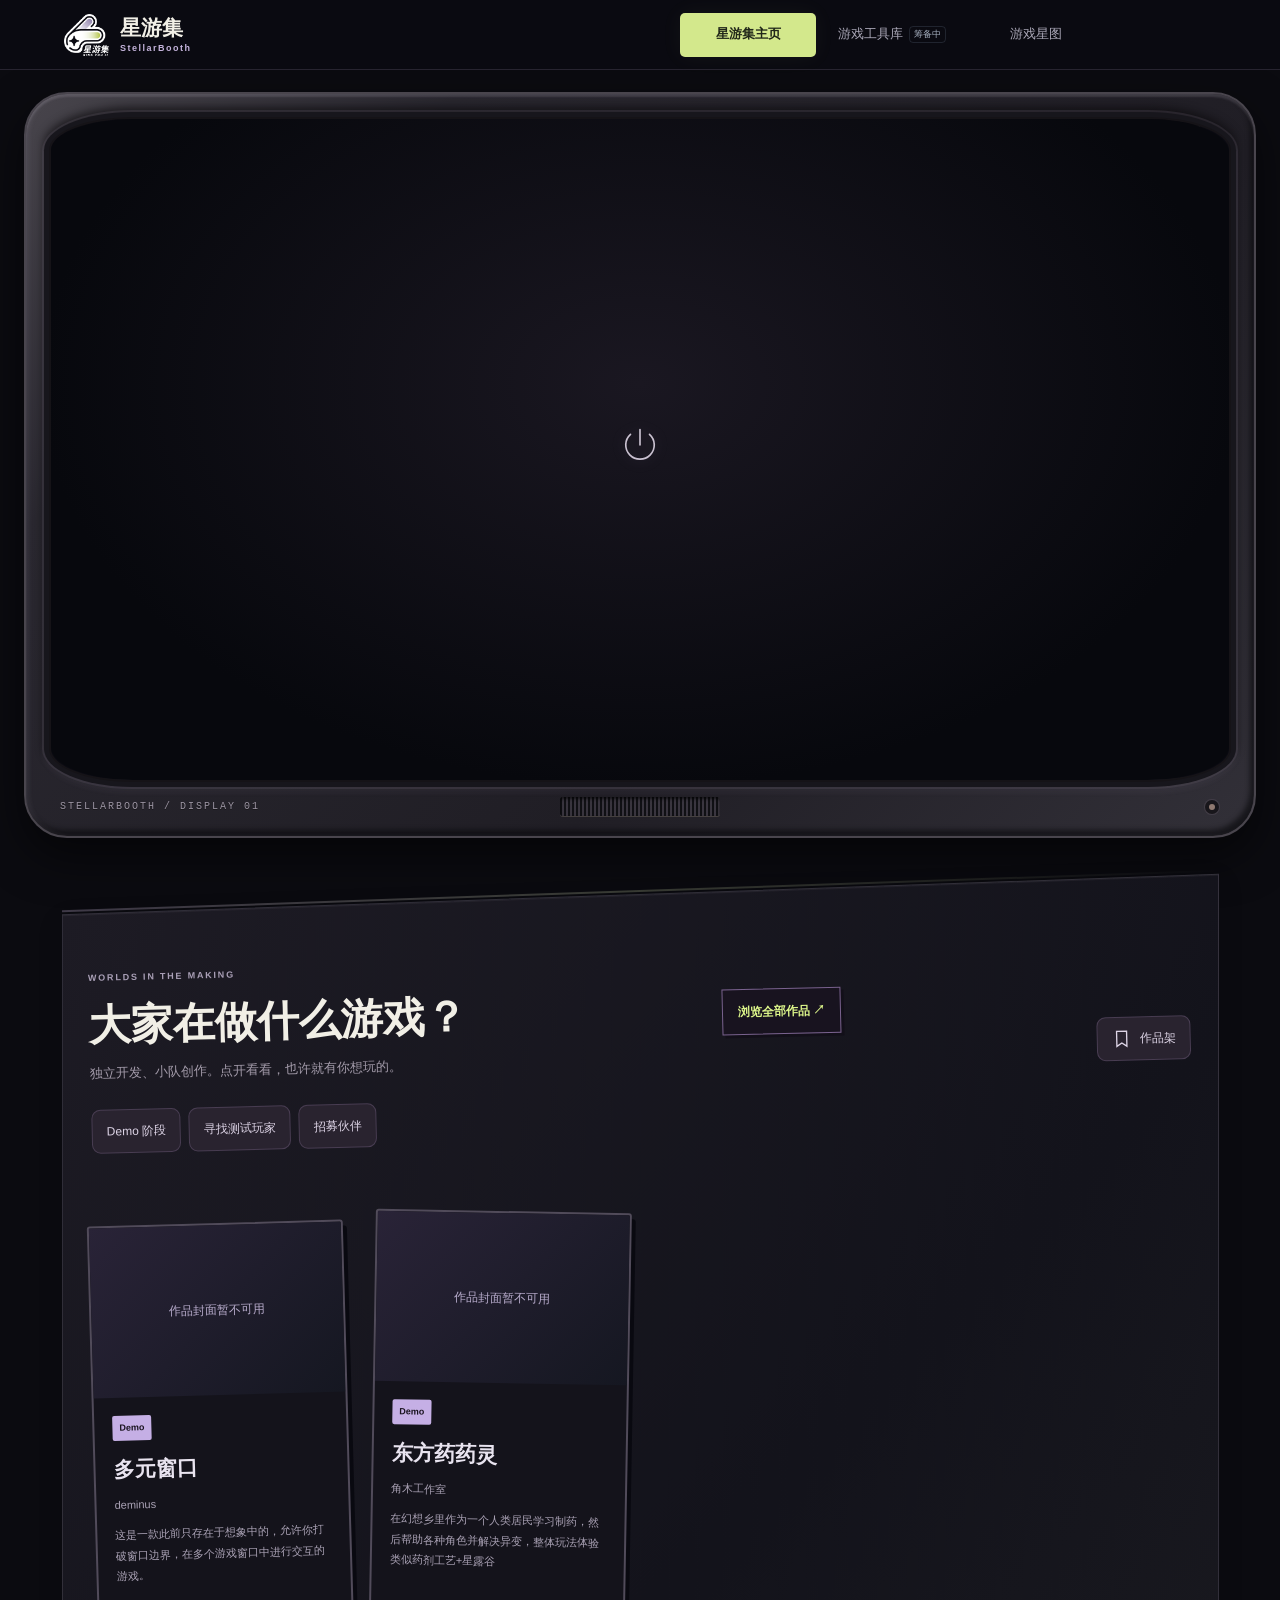
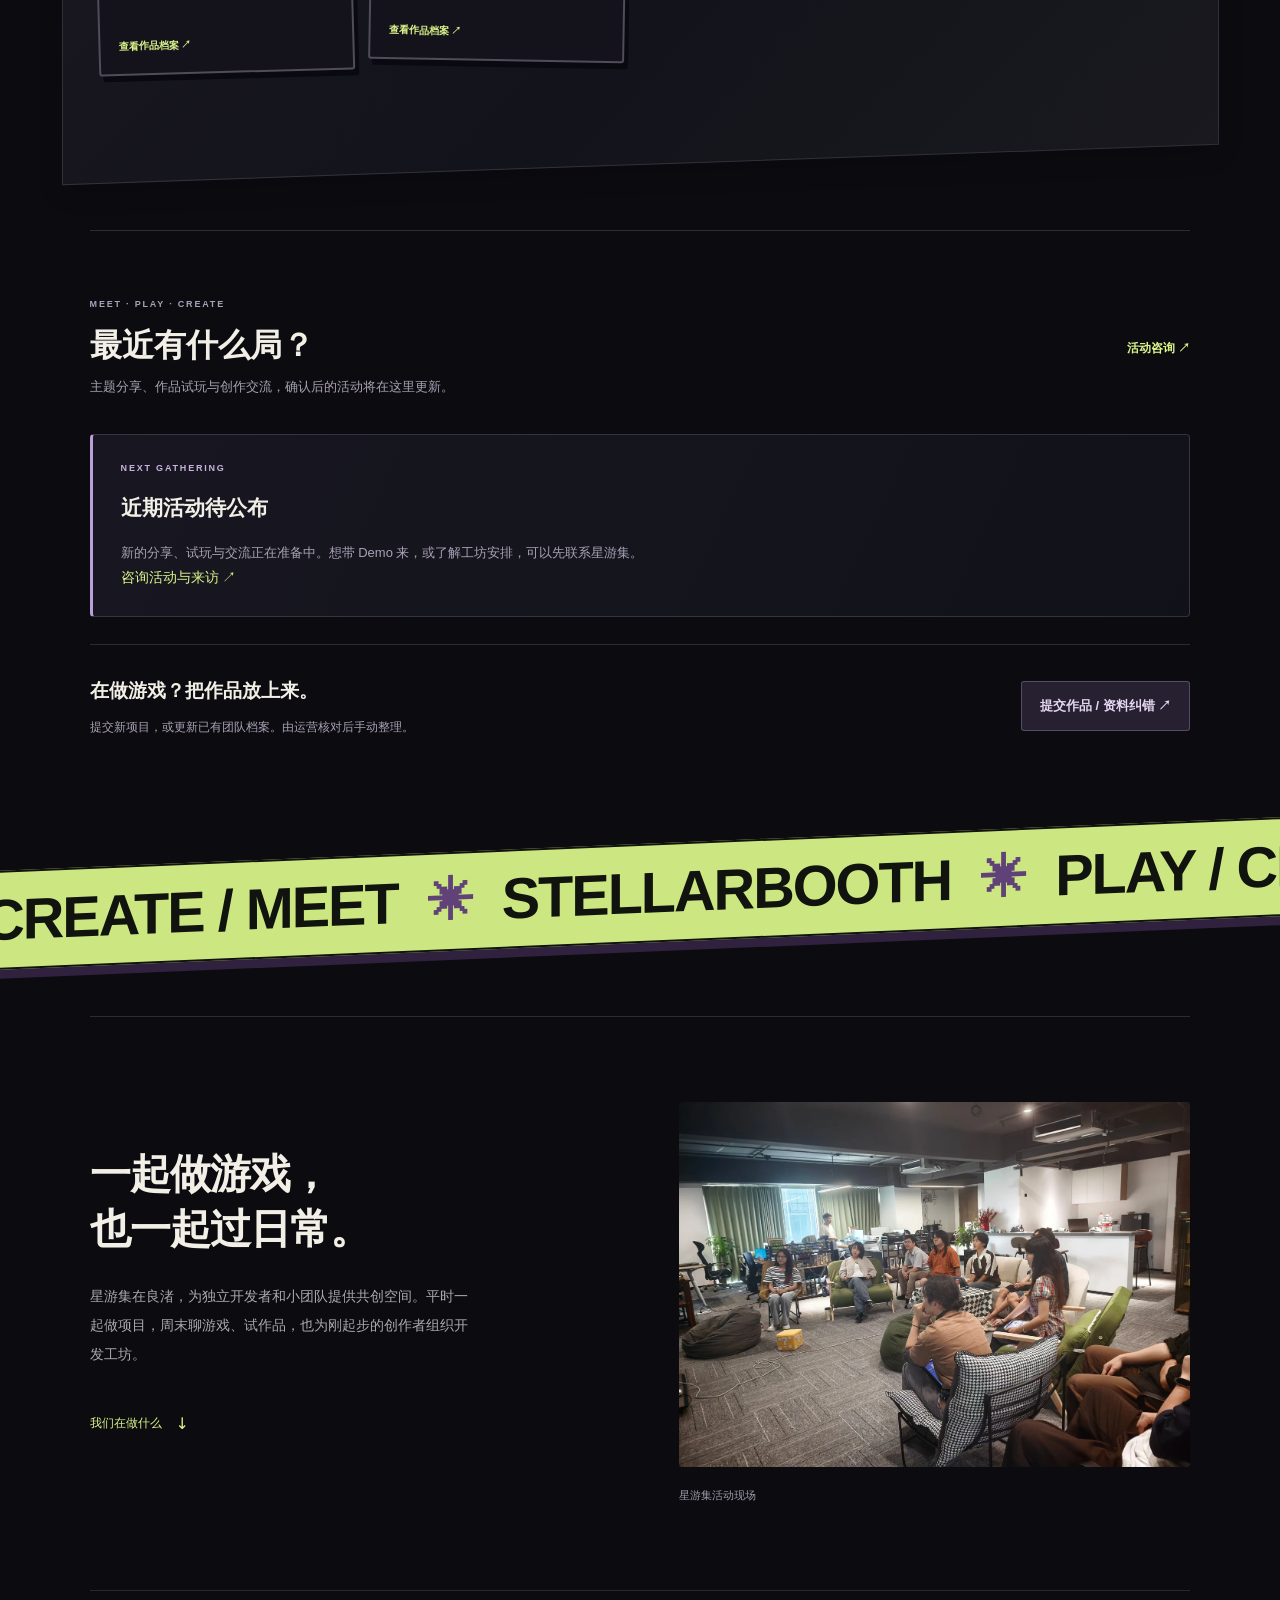
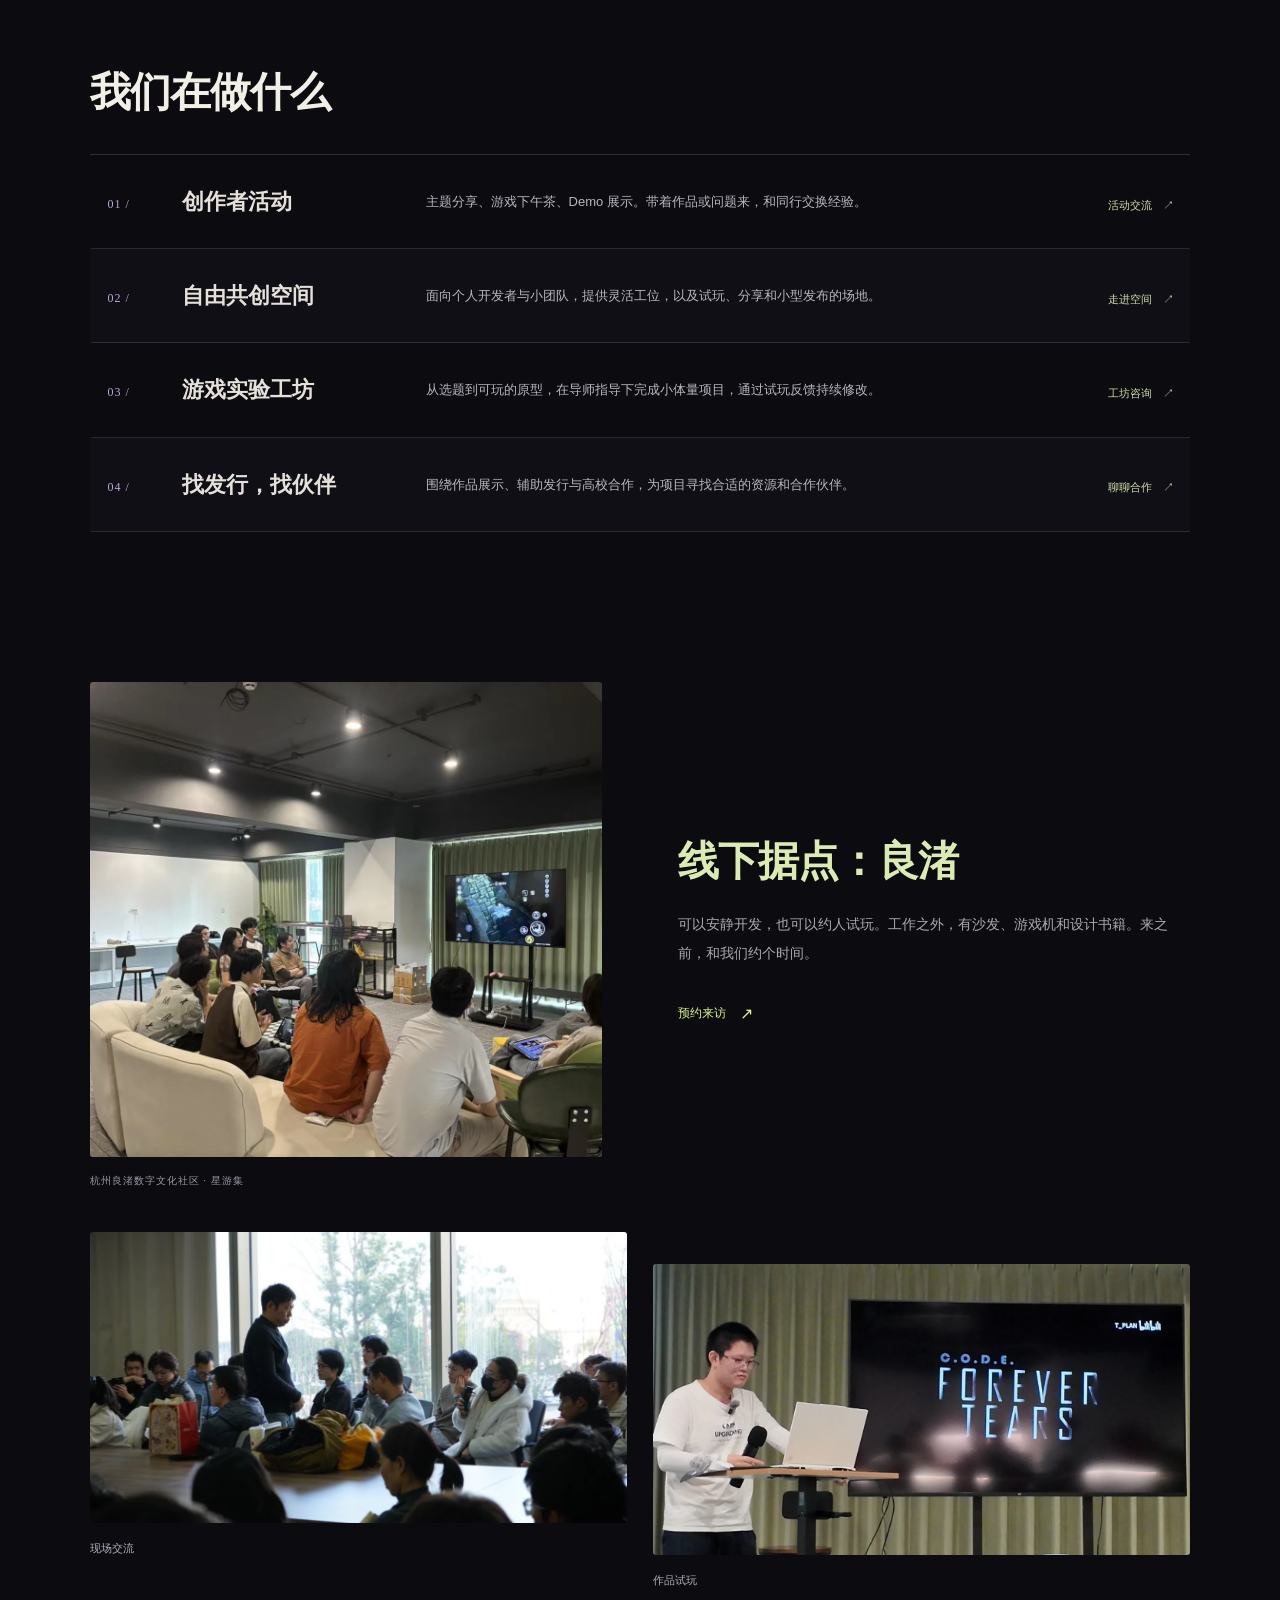
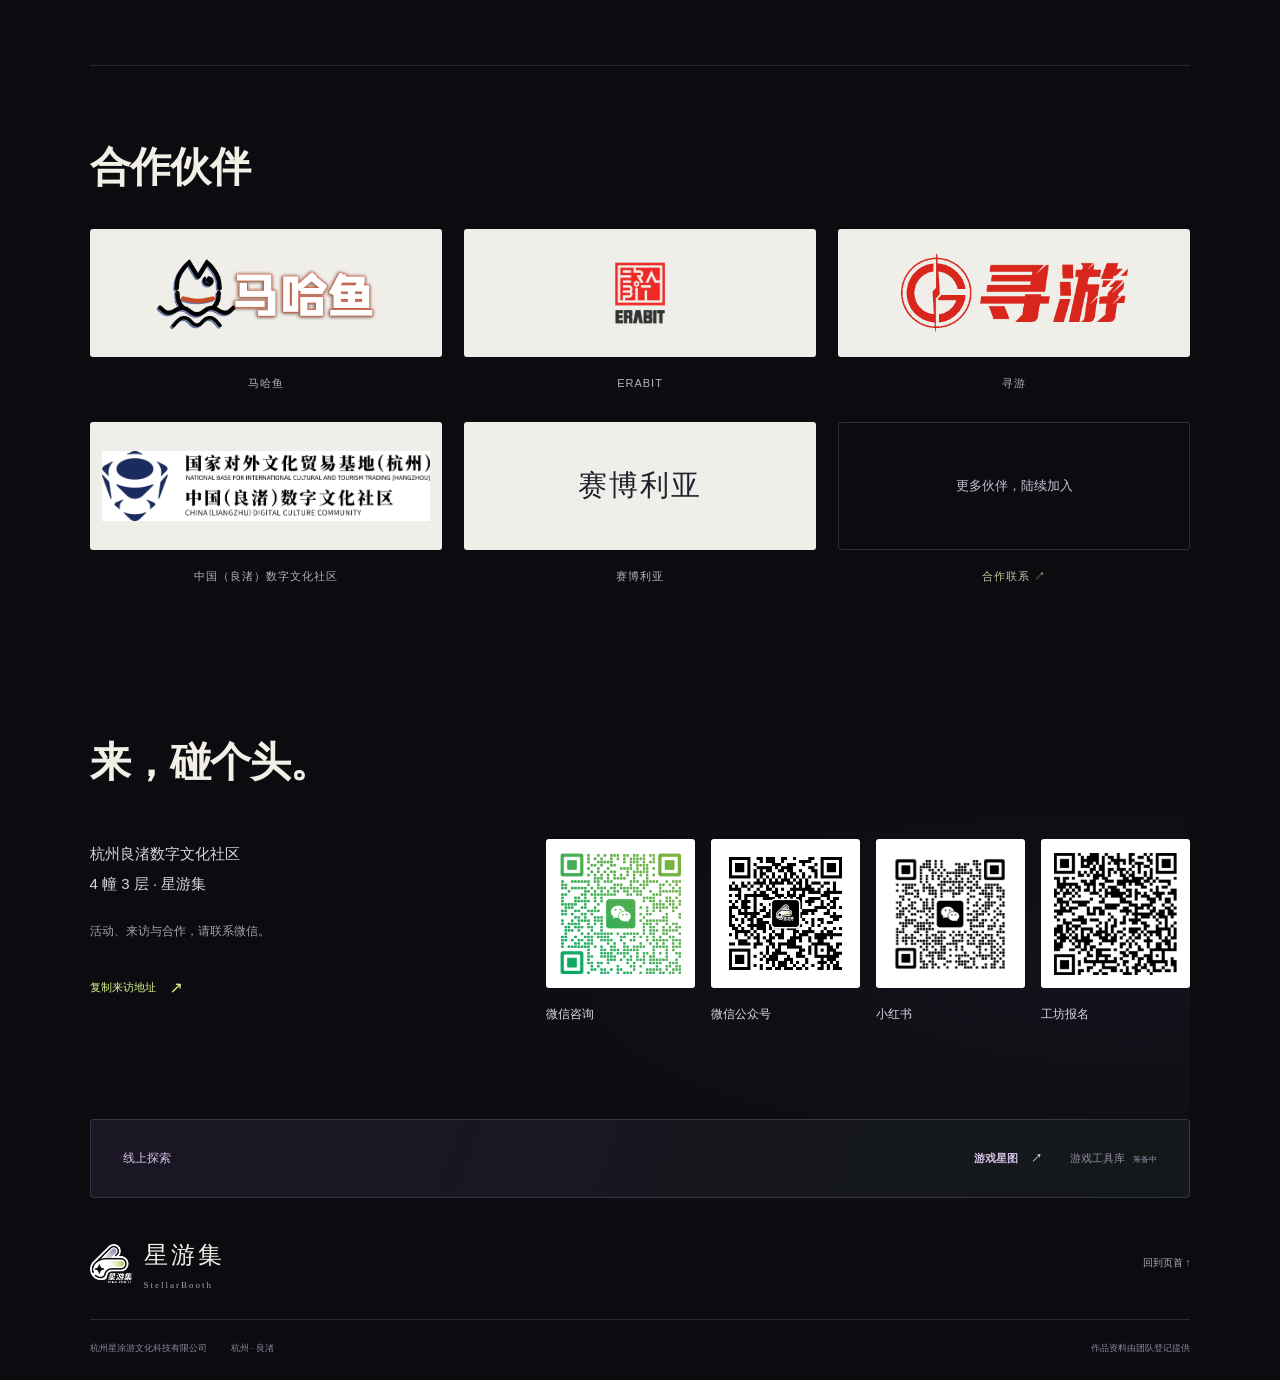
==== index.html @ 0ed73c7f "Publish sanitized StellarBooth website" ====
<!doctype html>
<html lang="zh-CN">
<head>
  <meta charset="utf-8">
  <meta name="viewport" content="width=device-width,initial-scale=1">
  
  <meta name="description" content="星游集，位于杭州良渚的游戏与内容创作者共创据点。以活动、空间、游戏实验工坊与行业连接，陪伴灵感长成作品。">
  <title>星游集 StellarBooth · 独立游戏社区</title>
  <link rel="stylesheet" href="./site-nav.css?v=2">

  <link rel="stylesheet" href="./galaxy.css?v=retro5">
  <link rel="stylesheet" href="./home-refined.css?v=1">
  <link rel="stylesheet" href="./home-editorial.css?v=2">
  <link rel="stylesheet" href="./home-galaxy.css?v=2">
  <script src="./assets/vendor/three/three.min.js" defer></script>
  <script src="./data/resources.js" defer></script>
  <script src="./data/media.js?v=20260921-8" defer></script>
  <script src="./particle-wake.js?v=2" defer></script><script src="./galaxy.js?v=power10" defer></script>
  <script src="./home-contact.js?v=2" defer></script>
<link rel="stylesheet" href="./community.css?v=1"><link rel="stylesheet" href="./site-motion.css?v=2">
<script src="./entry-route.js"></script><script src="./data/events.js?v=1" defer></script><script src="./community.js?v=3" defer></script><link rel="stylesheet" href="./home-comic.css?v=4"><link rel="stylesheet" href="./home-game-ui.css?v=2"><link rel="stylesheet" href="./works-stage.css?v=1"><script src="./works-stage.js?v=1" defer></script><link rel="stylesheet" href="./home-scroll.css?v=1"><script src="./home-scroll.js?v=1" defer></script><link rel="stylesheet" href="./home-orbit.css?v=2"><link rel="stylesheet" href="./work-preview.css?v=1"><link rel="stylesheet" href="./home-crt.css?v=5"><script src="./home-crt.js?v=3" defer></script><link rel="stylesheet" href="./home-project.css?v=1"><script src="./data/link-reviews.js?v=1" defer></script><script src="./home-project.js?v=2" defer></script><link rel="stylesheet" href="./interface-polish.css?v=1"><link rel="stylesheet" href="./collection.css?v=1"><script src="./collection-store.js?v=1" defer></script><script src="./collection-ui.js?v=1" defer></script></head>
<body data-site-page="home">
  <a class="skip-link" href="#main">跳到正文</a>
  <script src="./site-nav.js?v=6"></script>
<a class="home-masthead" href="./index.html" aria-label="星游集 StellarBooth 主页"><img src="./assets/home/stellarbooth-rabbit.png" alt="" width="604" height="560"><span>星游集 <small>StellarBooth</small></span></a>
  <main id="main">
    <div class="television-shell"><section class="galaxy-hero tv-off" data-power="off" aria-label="StellarBooth 项目银河"><div class="screen-content" inert>
      <canvas id="projectGalaxy" aria-hidden="true"></canvas>
      <div class="galaxy-brand">
        <div class="title-overline">INDEPENDENT GAMES · HANGZHOU</div><h1 class="game-title" aria-label="星游集"><span aria-hidden="true">星</span><span aria-hidden="true">游</span><span aria-hidden="true">集</span></h1><div class="game-title-en">StellarBooth</div>
        <p class="galaxy-intro">独立游戏 · 开发者 · 玩家</p>
        <div class="galaxy-actions"><a class="quiet-link" href="#works">逛逛作品 <span aria-hidden="true">↗</span></a><a class="galaxy-about" href="#events">看看活动 <span aria-hidden="true">↓</span></a></div>
      </div>
      <div class="galaxy-stars" role="group" aria-label="选择一个登记项目"></div>
      <aside id="galaxyCard" class="galaxy-card" aria-label="所选项目" hidden><button type="button" class="close-star" aria-label="关闭项目预览">×</button><h2></h2><div class="star-team"></div><img hidden alt=""><p class="star-stage"></p><p class="star-description"></p><a href="./map.html">查看完整项目档案 ↗</a></aside>
      <div class="galaxy-bottom"><div class="galaxy-caption"><strong id="galaxyCount">项目银河</strong><span id="galaxyHint">点击星星，查看作品</span></div><div class="galaxy-controls"><select id="galaxyPicker" aria-label="按名称选择项目"><option value="">探索一个项目</option></select><button id="galaxyMotion" class="screen-tool" type="button" aria-label="暂停漫游" aria-pressed="true" title="暂停漫游"><svg viewBox="0 0 24 24" aria-hidden="true"><g class="icon-pause"><path d="M8 5v14M16 5v14"/></g><path class="icon-play" d="m8 5 11 7-11 7Z"/></svg><span class="motion-label">暂停漫游</span></button><button id="crtToggle" class="screen-tool" type="button" aria-pressed="true" aria-label="CRT 滤镜" title="关闭 CRT 滤镜"><svg viewBox="0 0 24 24" aria-hidden="true"><rect x="3" y="4" width="18" height="14" rx="3"/><path d="M8 21h8M8 8h8M8 11h8M8 14h5"/></svg><span>CRT</span></button><a href="#about">向下逛 ↓</a></div></div>
      </div><div class="crt-glass" aria-hidden="true"></div><div class="tv-power-flash" aria-hidden="true"></div><div class="tv-power-gate"><button id="tvPower" type="button" aria-label="打开电视" title="打开电视"><svg viewBox="0 0 32 32" aria-hidden="true"><path d="M16 3v13M8 7a12 12 0 1 0 16 0"/></svg></button></div><noscript><p>请启用 JavaScript 开启项目银河，或向下浏览作品。</p></noscript>
    </section>
    <span class="tv-speaker" aria-hidden="true"></span></div>
    <section class="shell community-section" id="works"><div class="community-heading"><div><span class="community-kicker">WORLDS IN THE MAKING</span><h2>大家在做什么游戏？</h2><p>独立开发、小队创作。点开看看，也许就有你想玩的。</p></div><a href="map.html?view=gallery">浏览全部作品 ↗</a></div><div id="featuredWorks" class="community-grid"></div></section>
    <section class="shell community-section" id="events"><div class="community-heading"><div><span class="community-kicker">MEET · PLAY · CREATE</span><h2>最近有什么局？</h2><p>主题分享、作品试玩与创作交流，确认后的活动将在这里更新。</p></div><a href="#contact">活动咨询 ↗</a></div><div id="eventList" class="event-list"></div><section id="pastEventsSection" hidden><h3>往期活动</h3><div id="pastEvents" class="event-list"></div></section><div class="participate-strip" id="participation"><div><h3>在做游戏？把作品放上来。</h3><p>提交新项目，或更新已有团队档案。由运营核对后手动整理。</p></div><div class="community-actions"><a class="community-button" href="intake.html">提交作品 / 资料纠错 ↗</a></div></div></section>

    <div class="scroll-ribbon" aria-hidden="true"><div class="scroll-ribbon-track">PLAY / CREATE / MEET <span>✳</span> STELLARBOOTH <span>✳</span> PLAY / CREATE / MEET <span>✳</span> STELLARBOOTH <span>✳</span></div></div>
    <header class="brand-hero shell" id="about">
      <div class="hero-copy">

        <h2 class="hero-title">一起做游戏，<br>也一起过日常。</h2>
        <p class="hero-description">星游集在良渚，为独立开发者和小团队提供共创空间。平时一起做项目，周末聊游戏、试作品，也为刚起步的创作者组织开发工坊。</p>
        <a class="quiet-link" href="#services">我们在做什么 <span aria-hidden="true">↓</span></a>
      </div>
      <figure class="hero-scene">
        <img src="./assets/home/community.webp" alt="星游集活动现场，创作者围坐交流" width="1400" height="933" fetchpriority="high">
        <figcaption>星游集活动现场</figcaption>
      </figure>
    </header>
    <section class="services-section" id="services" aria-labelledby="services-title"><div class="shell section">
      <div class="section-heading"><h2 id="services-title">我们在做什么</h2></div>
      <div class="service-list">
        <article class="service-row"><span class="service-number">01 /</span><div class="service-title"><h3>创作者活动</h3></div><div class="service-copy"><p>主题分享、游戏下午茶、Demo 展示。带着作品或问题来，和同行交换经验。</p></div><a href="#events" aria-label="查看近期活动">活动交流 <span aria-hidden="true">↗</span></a></article>
        <article class="service-row"><span class="service-number">02 /</span><div class="service-title"><h3>自由共创空间</h3></div><div class="service-copy"><p>面向个人开发者与小团队，提供灵活工位，以及试玩、分享和小型发布的场地。</p></div><a href="#space" aria-label="了解自由共创空间">走进空间 <span aria-hidden="true">↗</span></a></article>
        <article class="service-row"><span class="service-number">03 /</span><div class="service-title"><h3>游戏实验工坊</h3></div><div class="service-copy"><p>从选题到可玩的原型，在导师指导下完成小体量项目，通过试玩反馈持续修改。</p></div><a href="#contact" aria-label="咨询游戏实验工坊">工坊咨询 <span aria-hidden="true">↗</span></a></article>
        <article class="service-row"><span class="service-number">04 /</span><div class="service-title"><h3>找发行，找伙伴</h3></div><div class="service-copy"><p>围绕作品展示、辅助发行与高校合作，为项目寻找合适的资源和合作伙伴。</p></div><a href="#contact" aria-label="洽谈项目与行业合作">聊聊合作 <span aria-hidden="true">↗</span></a></article>
      </div>
    </div></section>

    <section class="space-section shell section" id="space" aria-labelledby="space-title">
      <div class="space-layout"><figure class="space-photo"><img src="./assets/home/space.webp" alt="星游集共创空间的沙发与交流区" width="900" height="600" loading="lazy"><figcaption>杭州良渚数字文化社区 · 星游集</figcaption></figure><div class="space-copy"><h2 id="space-title">线下据点：良渚</h2><p>可以安静开发，也可以约人试玩。工作之外，有沙发、游戏机和设计书籍。来之前，和我们约个时间。</p><a class="quiet-link" href="#contact">预约来访 <span aria-hidden="true">↗</span></a></div></div>
      <div class="moments"><figure><img src="./assets/home/conversation.webp" alt="创作者在星游集现场分享制作经验" width="900" height="600" loading="lazy"><figcaption>现场交流</figcaption></figure><figure><img src="./assets/home/demo.webp" alt="开发者展示游戏作品，与现场伙伴交流" width="900" height="600" loading="lazy"><figcaption>作品试玩</figcaption></figure></div>
    </section>
    <section class="partners-section" id="partners" aria-labelledby="partners-title"><div class="shell section">
      <div class="section-heading"><h2 id="partners-title">合作伙伴</h2></div>
      <div class="partner-grid">
        <figure class="partner"><div class="partner-mark"><img src="./assets/home/partner-mahayu.png" alt="马哈鱼" width="356" height="126" loading="lazy"></div><figcaption>马哈鱼</figcaption></figure>
        <figure class="partner"><div class="partner-mark"><img src="./assets/home/partner-erabit.png" alt="ERABIT" width="800" height="800" loading="lazy"></div><figcaption>ERABIT</figcaption></figure>
        <figure class="partner"><div class="partner-mark"><img src="./assets/home/partner-xunyou.png" alt="寻游" width="1366" height="470" loading="lazy"></div><figcaption>寻游</figcaption></figure>
        <figure class="partner partner-community"><div class="partner-mark"><img src="./assets/home/partner-liangzhu.jpg" alt="国家对外文化贸易基地（杭州）、中国（良渚）数字文化社区" width="6044" height="1280" loading="lazy"></div><figcaption>中国（良渚）数字文化社区</figcaption></figure>
        <figure class="partner"><div class="partner-mark partner-name"><span>赛博利亚</span></div><figcaption>赛博利亚</figcaption></figure>
        <a class="partner partner-open" href="#contact"><div class="partner-mark"><span>更多伙伴，陆续加入</span></div><span class="partner-open-caption">合作联系 ↗</span></a>
      </div>
    </div></section>
    <section class="contact-section shell section" id="contact" aria-labelledby="contact-title">
      <div class="section-heading"><h2 id="contact-title">来，碰个头。</h2></div>
      <div class="contact-layout"><div class="visit-details"><address>杭州良渚数字文化社区<br><strong>4 幢 3 层 · 星游集</strong></address><p>活动、来访与合作，请联系微信。</p><button class="quiet-link copy-address" type="button">复制来访地址 <span aria-hidden="true">↗</span></button><span class="copy-status" role="status" aria-live="polite"></span></div>
      <div class="contact-channels">
        <a class="contact-channel" href="./assets/home/contact-wechat.png" target="_blank" rel="noopener"><img src="./assets/home/contact-wechat.png" alt="微信咨询二维码，点击查看大图" width="424" height="424" loading="lazy"><h3>微信咨询</h3></a>
        <a class="contact-channel" href="./assets/home/contact-official.jpg" target="_blank" rel="noopener"><img src="./assets/home/contact-official.jpg" alt="星游集公众号二维码，点击查看大图" width="258" height="258" loading="lazy"><h3>微信公众号</h3></a>
        <a class="contact-channel" href="./assets/home/contact-xiaohongshu.png" target="_blank" rel="noopener"><img src="./assets/home/contact-xiaohongshu.png" alt="宣讲稿提供的小红书渠道二维码，点击查看大图" width="302" height="302" loading="lazy"><h3>小红书</h3></a>
        <a class="contact-channel" href="./assets/home/contact-workshop.png" target="_blank" rel="noopener"><img src="./assets/home/contact-workshop.png" alt="游戏实验工坊报名二维码，点击查看大图" width="400" height="400" loading="lazy"><h3>工坊报名</h3></a>
      </div></div>
    </section>
    <aside class="digital-corner shell" aria-label="线上探索"><p>线上探索</p><div><a href="./map.html">游戏星图 <span aria-hidden="true">↗</span></a><span class="coming-soon">游戏工具库 <small>筹备中</small></span></div></aside>
  </main>
  <footer class="site-footer shell"><div class="footer-main"><a class="footer-brand" href="./index.html"><img src="./assets/home/stellarbooth-rabbit.png" alt="" width="604" height="560"><span>星游集<small>StellarBooth</small></span></a><a href="#main" class="back-top">回到页首 ↑</a></div><div class="footer-bottom"><span>杭州星涂游文化科技有限公司</span><span>杭州 · 良渚</span><small>作品资料由团队登记提供</small></div></footer>
</body>
</html>
---- site-nav.css ----
.global-site-nav{display:flex;align-items:center;justify-content:center;gap:8px;min-height:58px;padding:8px 16px;box-sizing:border-box;background:#0d1728;border-bottom:1px solid #89bcc52b;font-family:system-ui,"Microsoft YaHei",sans-serif}.global-site-nav a,.global-site-nav>span{display:flex;align-items:center;gap:7px;padding:10px 17px;border-radius:11px;white-space:nowrap;text-decoration:none;font-size:13px;color:#abc1d0;border:1px solid transparent}.global-site-nav a:hover{color:#e6fff7;background:#243b4e}.global-site-nav a[aria-current=page]{color:#152f36;background:#a7e0d2;font-weight:650}.global-site-nav a:focus-visible{outline:2px solid #f5d89b;outline-offset:2px}.global-site-nav>span{color:#8393a7}.global-site-nav small{font-size:9px;color:#a8b2c2;border:1px solid #7b8da533;border-radius:4px;padding:2px 4px}body[data-site-page=aquarium]>.global-site-nav{position:fixed;top:0;left:0;right:0;z-index:10;background:#0d1728e8}body[data-site-page=aquarium]>.topbar{top:62px}body[data-site-page=aquarium] .world-intro{top:137px}body[data-site-page=aquarium] .topbar nav{display:none}@media(max-width:640px){.global-site-nav{gap:3px;padding:6px;min-height:59px;justify-content:space-around}.global-site-nav a,.global-site-nav>span{flex-direction:column;justify-content:center;gap:3px;padding:6px 7px;font-size:11px;min-height:42px;box-sizing:border-box}.global-site-nav small{font-size:8px;padding:0 3px}body[data-site-page=aquarium]>.topbar{top:66px}body[data-site-page=aquarium] .world-intro{top:137px}}
---- galaxy.css ----
.galaxy-hero{position:relative;height:calc(100svh - 70px);min-height:650px;max-height:1100px;overflow:hidden;background:#08090f;isolation:isolate}.galaxy-hero:before{content:"";position:absolute;inset:0;z-index:-1;background:radial-gradient(ellipse at 50% 63%,#8b6ab522,transparent 55%)}#projectGalaxy{position:absolute;inset:0;width:100%;height:100%;z-index:0;touch-action:pan-y}.galaxy-brand{position:absolute;top:42px;left:0;right:0;text-align:center;pointer-events:none;z-index:2}.galaxy-logo{width:42px;height:42px;color:#d3e88c;margin:auto auto 14px}.galaxy-brand h1{font-size:clamp(35px,4.2vw,62px);line-height:1.25;letter-spacing:.16em;margin:0 0 8px;font-family:Georgia,"Songti SC","SimSun",serif;font-weight:400}.galaxy-brand .english{display:block;font-size:13px;letter-spacing:.42em;color:#c8b4e5;margin-left:.42em}.galaxy-brand p{font-size:11px;color:#a9a0b4;letter-spacing:.18em;margin:19px 0}.galaxy-stars{position:absolute;inset:0;pointer-events:none;z-index:3}.project-star{position:absolute;left:0;top:0;width:40px;height:40px;margin:-20px;border:0;background:none;border-radius:50%;cursor:pointer;pointer-events:auto;color:#d6c3ed;padding:0;will-change:transform}.project-star:before{content:"";position:absolute;inset:16px;border-radius:50%;background:#e9defb;box-shadow:0 0 7px #fff9,0 0 19px #c6a3f2,0 0 35px #b09ed955;transition:transform .25s,box-shadow .25s}.project-star:nth-child(3n):before{background:#e7f1c6;box-shadow:0 0 7px #f5ffd8,0 0 22px #d3e88c88}.project-star:after{content:"";position:absolute;inset:8px;border:1px solid #d3e88c00;border-radius:50%;transition:border-color .25s,transform .25s}.project-star:hover:after,.project-star:focus-visible:after,.project-star[aria-pressed=true]:after{border-color:#d3e88caa;transform:scale(1.12)}.project-star:hover:before,.project-star[aria-pressed=true]:before{transform:scale(1.4)}.project-star span{position:absolute;top:35px;left:50%;transform:translateX(-50%);white-space:nowrap;max-width:180px;overflow:hidden;text-overflow:ellipsis;font-size:10px;letter-spacing:.04em;background:#0b0b14c9;border-radius:3px;padding:3px 7px;color:#e7ddf4;opacity:0;transition:opacity .2s;pointer-events:none}.project-star:nth-child(5n+1) span,.project-star:hover span,.project-star:focus-visible span,.project-star[aria-pressed=true] span{opacity:1}.project-star:focus-visible{outline:1px solid #d3e88c;outline-offset:0}.galaxy-bottom{position:absolute;bottom:28px;left:40px;right:40px;z-index:4;display:flex;justify-content:space-between;align-items:flex-end;gap:20px;pointer-events:none}.galaxy-bottom>*{pointer-events:auto}.galaxy-caption{font-size:10px;line-height:1.9;color:#a79aad;letter-spacing:.08em}.galaxy-caption strong{display:block;color:#d3e88c;font-weight:400;font-size:12px;letter-spacing:.13em}.galaxy-controls{display:flex;gap:10px;align-items:center;flex-wrap:wrap;justify-content:flex-end}.galaxy-controls select,.galaxy-controls button{background:#14131ddd;border:1px solid #c6b1e83b;color:#d6cbe1;border-radius:4px;font:inherit;font-size:11px;padding:10px 12px;max-width:190px}.galaxy-controls a{color:#d3e88c;font-size:11px;text-underline-offset:5px;padding:10px}.galaxy-card{position:absolute;right:35px;bottom:105px;width:310px;max-height:55%;overflow:auto;background:#11121af2;border:1px solid #b9a0d760;border-radius:6px;padding:22px;z-index:6;box-shadow:0 20px 65px #0008;animation:galaxy-card-in .25s ease}.galaxy-card[hidden]{display:none}.galaxy-card .close-star{float:right;background:none;color:#bfb4cc;border:0;font-size:22px;cursor:pointer;padding:0 4px}.galaxy-card .eyebrow{font-size:9px;margin:0 25px 14px 0}.galaxy-card h2{font-family:inherit;font-size:21px;line-height:1.5;letter-spacing:0;margin:0 0 8px}.galaxy-card p{font-size:12px;color:#b6adbf;line-height:1.85;margin:12px 0}.galaxy-card .star-team{color:#d3e88c;font-size:11px}.galaxy-card img{width:100%;height:auto;aspect-ratio:460/215;object-fit:cover;border-radius:3px;margin:15px 0}.galaxy-card a{font-size:12px;color:#d3e88c;text-underline-offset:4px}.galaxy-fallback #projectGalaxy{display:none}.galaxy-fallback .galaxy-stars{top:260px;bottom:110px;height:auto;display:grid;grid-template-columns:repeat(8,1fr);align-items:center;padding:20px 6%}.galaxy-fallback .project-star{position:relative;transform:none!important;margin:auto}.galaxy-fallback .project-star span{max-width:115px}.galaxy-hero+.hero{min-height:650px;border-top:1px solid #c6b1e81e}.galaxy-hero+.hero h1{font-size:clamp(48px,5vw,66px)}@keyframes galaxy-card-in{from{opacity:0;translate:0 8px}to{opacity:1;translate:0 0}}
@media(max-width:640px){.galaxy-hero{height:calc(100svh - 59px);min-height:620px}.galaxy-brand{top:35px}.galaxy-brand h1{font-size:39px}.galaxy-brand .english{font-size:11px}.galaxy-brand p{font-size:9px}.galaxy-logo{width:32px;height:32px}.galaxy-bottom{left:20px;right:20px;bottom:20px;flex-direction:column;align-items:stretch;gap:12px}.galaxy-caption{font-size:9px}.galaxy-caption strong{font-size:10px}.galaxy-controls{justify-content:space-between;gap:5px}.galaxy-controls select{max-width:150px;font-size:10px}.galaxy-controls button{font-size:10px}.galaxy-controls a{padding:7px 0;font-size:10px}.project-star span{font-size:9px;max-width:100px}.project-star:nth-child(5n+1) span{opacity:0}.project-star[aria-pressed=true] span,.project-star:focus-visible span{opacity:1}.galaxy-card{left:18px;right:18px;bottom:135px;width:auto;max-height:48%;padding:18px}.galaxy-fallback .galaxy-stars{grid-template-columns:repeat(6,1fr);top:235px;bottom:160px;padding:0 10px}}
@media(prefers-reduced-motion:reduce){.galaxy-card{animation:none}.project-star,.project-star:before,.project-star:after{transition:none}}

.intro-title{font-size:clamp(48px,5vw,66px);line-height:1.23;margin-bottom:26px}.intro-title span{color:#d4c0ec}.intro-title i{font-style:normal;font-size:28px;color:#d3e88c;vertical-align:top;margin-left:12px}

/* A restrained, vintage astronomical plate. */
.galaxy-hero{background:#0c0c10}.galaxy-hero:before{background:radial-gradient(ellipse at 54% 66%,#ab8d9e13,transparent 57%),radial-gradient(ellipse at 10% 20%,#bca36d06,transparent 50%)}
.galaxy-hero:after{content:"";position:absolute;inset:0;pointer-events:none;z-index:1;box-shadow:inset 0 0 130px 20px #07070ab3;background:repeating-linear-gradient(0deg,transparent 0 3px,#cab89902 3px 4px)}
.galaxy-brand{top:30px}.galaxy-logo{width:82px;height:76px;object-fit:contain;margin:0 auto 15px;filter:drop-shadow(0 0 15px #c6b1e80d)}.galaxy-brand h1{font-size:clamp(36px,4.1vw,58px);color:#eee7d9;letter-spacing:.18em}.galaxy-brand .english{font-family:Georgia,serif;font-size:16px;color:#b9a7c8;letter-spacing:.3em}.galaxy-brand p{color:#aaa093;font-size:10px;letter-spacing:.17em;margin-top:16px}
.celestial-chart{position:absolute;inset:22px 28px 90px;z-index:1;pointer-events:none;border:1px solid #bfa98322;border-radius:2px;color:#b2a28a;font-family:Georgia,serif;font-size:8px;letter-spacing:2px}
.celestial-chart:before{content:"";position:absolute;left:9%;right:9%;top:31%;bottom:4%;border:1px solid #c5b49016;border-radius:50%;transform:rotate(-14deg)}
.celestial-chart:after{content:"";position:absolute;left:14%;right:14%;top:25%;bottom:0;border:1px dashed #c5b49013;border-radius:50%;transform:rotate(16deg)}
.chart-north{position:absolute;top:16px;left:18px;font-size:8px;color:#aa9e897d}.chart-side{position:absolute;right:12px;top:43%;writing-mode:vertical-rl;font-size:7px;color:#aa9e8959}.chart-index{position:absolute;bottom:14px;left:18px;font-size:7px;color:#aa9e897d}
.project-star:before{inset:18px;background:#e7dfd4;box-shadow:0 0 4px #fff8,0 0 12px #ccb4df88,0 0 22px #b49aa72b}.project-star:nth-child(3n):before{background:#e4dfba;box-shadow:0 0 5px #ded7b799,0 0 14px #d3cf913d}.project-star:nth-child(4n):before{inset:17px;border-radius:0;clip-path:polygon(50% 0,60% 38%,100% 50%,60% 60%,50% 100%,40% 60%,0 50%,40% 38%);background:#e5d9f1}.project-star span{background:transparent;color:#bfb2c4;font-family:Georgia,"Songti SC",serif;font-size:10px;letter-spacing:.06em;text-shadow:0 1px 5px #000}.project-star:nth-child(5n+1) span{opacity:0}.project-star:nth-child(8n+1) span,.project-star:hover span,.project-star:focus-visible span,.project-star[aria-pressed=true] span{opacity:1}.project-star:after{inset:7px;border-style:dotted}.galaxy-caption{color:#8f877d}.galaxy-caption strong{color:#c8cc9e}.galaxy-controls select,.galaxy-controls button{background:#151319;border-color:#ac987c38;color:#c6b9cc}.galaxy-controls a{color:#c9cfab}.galaxy-card{background:#15131af5;border-color:#b39f804d}.galaxy-card h2{color:#e7ded2}.rabbit-wordmark{width:42px;height:39px;object-fit:contain;flex-shrink:0}
@media(max-width:640px){.galaxy-brand{top:28px}.galaxy-logo{width:66px;height:61px;margin-bottom:13px}.galaxy-brand h1{font-size:37px}.galaxy-brand .english{font-size:13px}.galaxy-brand p{font-size:9px}.celestial-chart{inset:13px 12px 132px}.chart-north{font-size:6px;left:9px;top:10px;letter-spacing:1px}.chart-side{display:none}.chart-index{font-size:6px;left:9px;bottom:10px;letter-spacing:1px}.project-star:nth-child(8n+1) span{opacity:0}.project-star:hover span,.project-star:focus-visible span,.project-star[aria-pressed=true] span{opacity:1}}

.galaxy-hero [hidden]{display:none!important}
---- home-refined.css ----
/* Homepage composition, layered after shared navigation and theme styles. */
body[data-site-page=home]{--paper:#0d0e14;--ink:#f0eee9;--lime:#d4eaa2;background:#0d0e14;color:var(--ink)}
body[data-site-page=home]>.global-site-nav{background:#0d0e14ed;border-bottom:1px solid #ffffff0d;padding-left:5vw;padding-right:5vw;backdrop-filter:blur(18px)}
body[data-site-page=home]>.global-site-nav:before{content:"STELLARBOOTH";position:absolute;left:5vw;color:#eeece8;font-size:12px;letter-spacing:3px;font-weight:650}
body[data-site-page=home]>.global-site-nav a[aria-current=page]{background:#ffffff0a;color:#d4eaa2;box-shadow:none}
.galaxy-hero{height:calc(100svh - 70px);min-height:720px;max-height:1000px;background:#0d0e14}
.galaxy-hero:before{background:radial-gradient(ellipse at 73% 46%,#7d66a31a,transparent 53%)}
.galaxy-hero:after{box-shadow:none;background:none;border-bottom:1px solid #ffffff0d}
#projectGalaxy,.galaxy-stars{left:37%;top:2%;width:66%;height:83%;right:auto;bottom:auto}
.galaxy-brand{top:50%;left:7%;right:auto;width:40%;text-align:left;transform:translateY(-55%);pointer-events:auto}
.galaxy-signature{display:flex;align-items:center;gap:12px;margin-bottom:40px;color:#ebe7e1;font-size:21px;letter-spacing:3px}
.galaxy-signature .galaxy-logo{width:42px;height:40px;margin:0;object-fit:contain}
.galaxy-signature small{display:block;font-family:Georgia,serif;letter-spacing:2px;font-size:10px;color:#a39cba;line-height:1.3}
.galaxy-brand .galaxy-kicker{margin:0 0 18px;font-size:11px;letter-spacing:3px;color:#b9c995}
.galaxy-brand h1{font-family:"Microsoft YaHei",system-ui,sans-serif;font-size:clamp(40px,4.3vw,72px);font-weight:550;line-height:1.3;letter-spacing:-2px;color:#f0eee9;margin:0 0 24px}
.galaxy-brand h1 em{font-family:Georgia,"Songti SC","SimSun",serif;font-weight:400;font-style:normal;color:#d4eaa2;letter-spacing:3px}
.galaxy-brand .galaxy-intro{font-size:14px;line-height:2;letter-spacing:.5px;color:#aaa8b6;margin:0 0 29px}
.galaxy-actions{display:flex;align-items:center;gap:26px}
.galaxy-actions .button{display:inline-flex;align-items:center;gap:30px;padding:15px 22px;border-radius:7px;font-size:13px;font-weight:600;background:#d4eaa2;color:#20251b;text-decoration:none}
.galaxy-about{font-size:12px;color:#d0cbd9;text-decoration:none;padding:14px 0;display:flex;gap:16px}
.galaxy-about:hover{color:#d4eaa2}
.galaxy-footnote{display:flex;align-items:center;gap:8px;font-size:10px;letter-spacing:1px;color:#838391;margin-top:29px}
.galaxy-footnote .live-dot{width:5px;height:5px;margin:0;box-shadow:0 0 10px #d4eaa250}
.celestial-chart{inset:0;border:0;border-radius:0}
.celestial-chart:before{left:43%;right:4%;top:16%;bottom:26%;border:1px solid #c3b0ed13;transform:rotate(-26deg)}
.celestial-chart:after{left:48%;right:9%;top:8%;bottom:20%;border:1px solid #c3b0ed0c;transform:rotate(29deg)}
.chart-north{left:auto;right:7%;top:48px;color:#8b829f;font-size:9px;letter-spacing:3px}
.chart-side{right:3%;top:40%;color:#706b80;font-size:8px;letter-spacing:3px}
.chart-index{left:auto;right:12%;bottom:23%;font-family:inherit;font-size:11px;letter-spacing:2px;color:#8e879f}
.project-star:before{inset:17px;background:#f5eefc;box-shadow:0 0 7px #fff8,0 0 18px #c8adff99,0 0 32px #b797f449}
.project-star:nth-child(3n):before{background:#e5edc7;box-shadow:0 0 8px #e5edc7bb,0 0 24px #d4eaa266}
.project-star span{font-family:inherit;font-size:11px;color:#c5bed5;background:#11111bcc;border:1px solid #c2addb1c;padding:5px 10px;border-radius:5px;top:39px;text-shadow:none;letter-spacing:0}
.project-star:after{border-style:solid;inset:4px}
.project-star:nth-child(8n+1):after{border-color:#c6b1e830}
.galaxy-bottom{left:7%;right:7%;bottom:30px;border-top:1px solid #ffffff12;padding-top:22px;align-items:center;gap:24px}
.galaxy-caption{font-size:10px;color:#797887;letter-spacing:.2px}
.galaxy-caption strong{font-size:12px;color:#d3ccdF;margin-bottom:4px;letter-spacing:.5px}
.galaxy-caption br{display:none}
.galaxy-caption>span:last-child{display:block;font-size:9px;margin-top:3px;color:#797887}
.galaxy-controls{gap:9px;flex-wrap:nowrap}
.galaxy-controls select,.galaxy-controls button{border:1px solid #ffffff16;background:#181820;border-radius:6px;padding:12px;color:#c5bfd0;font-size:11px;min-height:42px}
.galaxy-controls button{cursor:pointer}.galaxy-controls button:hover{border-color:#d4eaa270}
.galaxy-controls a{color:#b7bd9b;white-space:nowrap;text-decoration:none}
.galaxy-card{right:7%;bottom:150px;width:330px;border-radius:12px;background:#191822f5;border:1px solid #c6b1e840;padding:26px;backdrop-filter:blur(20px);box-shadow:0 20px 90px #0009}
.galaxy-card .close-star{min-width:32px;min-height:32px}.galaxy-card h2{font-size:24px}
.galaxy-fallback .galaxy-stars{left:43%;top:20%;bottom:25%;width:50%;height:auto;grid-template-columns:repeat(4,1fr);padding:0 20px}
.hero.wrap{padding-top:100px;padding-bottom:100px;gap:90px}.hero-photo{border-radius:18px;transform:rotate(-3deg);padding:7px;background:#1c1c26}.hero-photo img{border-radius:12px;filter:saturate(.75) brightness(.9);aspect-ratio:1.12}.hero-photo figcaption{padding:16px 10px 10px;font-size:11px}.sticker{border-radius:9px;background:#20232b;border-color:#d4eaa23b}.photo-frame{border-radius:12px;filter:saturate(.8)}
.intro-title{font-family:"Microsoft YaHei",system-ui,sans-serif;font-weight:500;letter-spacing:-1px}.section h2{font-family:"Microsoft YaHei",system-ui,sans-serif;font-weight:500;line-height:1.5;letter-spacing:-1px}.section-heading .intro{color:#aaa7b5}.gather-card p{font-size:13px}.destination{border-radius:14px}.tool-preview{border-radius:12px}.closing{border-radius:18px}.section-heading .eyebrow{color:#bacb97}.ribbon{border-color:#ffffff0c}.galaxy-hero a:focus-visible,.galaxy-hero select:focus-visible,.galaxy-hero button:focus-visible{outline:2px solid #d4eaa2;outline-offset:5px}
@media(min-width:1600px){.galaxy-brand{left:10%}.galaxy-bottom{left:10%;right:8%}.galaxy-brand h1{font-size:76px}}
@media(max-width:1000px){body[data-site-page=home]>.global-site-nav:before{display:none}.galaxy-brand{left:5%;width:46%}.galaxy-brand h1{font-size:48px}.galaxy-bottom{left:5%;right:5%}.galaxy-controls a{display:none}.galaxy-signature{margin-bottom:30px}.galaxy-caption strong{font-size:11px}.hero.wrap{gap:40px}.galaxy-actions{gap:18px}.galaxy-actions .button{gap:18px}}
@media(max-width:640px){.galaxy-hero{height:auto;min-height:1050px;max-height:none}.galaxy-brand{position:relative;top:auto;left:auto;width:auto;margin:0;padding:34px 26px 0;transform:none}.galaxy-signature{font-size:19px;margin-bottom:27px}.galaxy-signature .galaxy-logo{width:34px;height:32px}.galaxy-brand .galaxy-kicker{font-size:10px;margin-bottom:14px}.galaxy-brand h1{font-size:44px;line-height:1.28;letter-spacing:-1px;margin-bottom:17px}.galaxy-brand h1 br:nth-of-type(2){display:initial}.galaxy-brand .galaxy-intro{font-size:12px;margin-bottom:22px}.galaxy-actions{gap:24px}.galaxy-actions .button{font-size:12px;min-height:48px;padding:13px 19px}.galaxy-footnote{margin-top:19px;font-size:9px}#projectGalaxy,.galaxy-stars{left:0;top:445px;width:100%;height:390px}.celestial-chart:before{left:6%;right:6%;top:480px;bottom:auto;height:270px}.celestial-chart:after{left:15%;right:15%;top:455px;bottom:auto;height:310px}.chart-north{top:445px;right:26px;font-size:7px}.chart-side{display:none}.chart-index{bottom:auto;top:824px;left:0;right:0;text-align:center;font-size:10px}.galaxy-bottom{bottom:25px;left:26px;right:26px;flex-direction:column;align-items:stretch;padding-top:18px;gap:15px}.galaxy-caption{font-size:9px}.galaxy-caption strong{font-size:11px}.galaxy-controls{justify-content:flex-start;gap:10px}.galaxy-controls select{max-width:210px;flex:1}.galaxy-controls button{font-size:10px}.galaxy-controls a{display:none}.galaxy-card{left:20px;right:20px;width:auto;bottom:200px;max-height:440px;padding:20px}.project-star:nth-child(8n+1) span{opacity:1;font-size:9px;max-width:120px}.galaxy-fallback .galaxy-stars{left:3%;top:480px;width:94%;height:300px;bottom:auto}.hero.wrap{padding:60px 26px;gap:20px}.hero-photo img{aspect-ratio:1.4}.section h2{font-size:29px}.galaxy-hero+.hero{min-height:0}.galaxy-caption>span:last-child{font-size:8px}}
---- home-editorial.css ----
/* Editorial brand homepage. Functional destinations live in the closing directory. */
:root{color-scheme:dark;--page:#101116;--surface:#15161c;--ink:#edeae2;--muted:#aba9b0;--accent:#cfdda9;--line:#ffffff16;--serif:"Noto Serif SC","Songti SC","SimSun",Georgia,serif}
*{box-sizing:border-box}html{scroll-behavior:smooth}body[data-site-page=home]{margin:0;background:var(--page);color:var(--ink);font-family:"Microsoft YaHei",system-ui,sans-serif;font-size:14px;line-height:1.85}a{color:inherit;text-decoration:none}button{font:inherit}a,button{-webkit-tap-highlight-color:transparent}a:focus-visible,button:focus-visible{outline:2px solid var(--accent);outline-offset:6px}img{display:block;max-width:100%;height:auto}figure,p,h1,h2,h3{margin:0}button{cursor:pointer}.shell{width:min(1180px,86%);margin-inline:auto}.section{padding-block:100px}section{scroll-margin-top:80px}.skip-link{position:fixed;left:20px;top:-100px;padding:10px 16px;background:var(--accent);color:#192016;z-index:110}.skip-link:focus{top:10px}
.overline{font-size:10px;font-weight:400;letter-spacing:2.8px;color:var(--accent);margin-bottom:25px}.overline span{margin-left:22px;letter-spacing:2px;color:#a39cab}.brand-hero{display:grid;grid-template-columns:1fr 1fr;column-gap:65px;align-items:center;padding-top:84px}.hero-copy{padding:22px 0 34px}.hero-copy .hero-title{font-family:var(--serif);font-weight:400;font-size:clamp(40px,4.2vw,61px);line-height:1.52;letter-spacing:1px;white-space:nowrap;margin-bottom:25px}.hero-copy .hero-title span{color:var(--accent)}.hero-poem{font-family:var(--serif);font-size:18px;letter-spacing:.5px;color:#d1c8d9;margin-bottom:15px}.hero-description{font-size:13px;line-height:2.15;color:var(--muted);margin-bottom:31px}.quiet-link{display:inline-flex;align-items:center;gap:26px;padding:9px 0;border:0;border-bottom:1px solid #cbd8ac66;background:none;color:var(--accent);font-size:12px;line-height:1.8;transition:color .2s,border-color .2s}.quiet-link:hover{color:#f0f2e5;border-color:#f0f2e5}.quiet-link span{font-family:system-ui;font-size:16px}
.hero-scene{position:relative;margin:20px 0 0 8px}.hero-scene>img{width:100%;height:430px;object-fit:cover;object-position:45% center;border-radius:160px 160px 3px 3px;filter:saturate(.65) brightness(.86)}.hero-scene:before{content:"";position:absolute;inset:-16px 15px 46px -16px;border:1px solid #c3b5cd27;border-radius:170px 170px 3px 3px;pointer-events:none}.hero-scene figcaption{display:flex;justify-content:space-between;gap:10px;padding-top:18px;color:#b4abbc;font-size:10px;letter-spacing:.3px}.hero-scene figcaption span:last-child{font-size:8px;letter-spacing:1.5px;white-space:nowrap;color:#918995}.photo-side{position:absolute;right:-27px;top:80px;writing-mode:vertical-rl;font-size:8px;letter-spacing:2.4px;color:#8b8393}.hero-baseline{grid-column:1/-1;display:flex;justify-content:space-between;gap:20px;margin-top:66px;padding:22px 0;border-top:1px solid var(--line);font-size:10px;letter-spacing:1.5px;color:#939099}.hero-baseline a{color:#bbb5c3}.hero-baseline a span{margin-left:12px}
h2{font-family:var(--serif);font-size:clamp(30px,3.1vw,44px);line-height:1.6;font-weight:400;letter-spacing:1px}h2 span{color:var(--accent)}.about-section{display:grid;grid-template-columns:1fr 2fr;gap:70px;padding-top:88px}.section-note{display:flex;align-items:flex-start;gap:22px;padding-top:12px}.section-note>span{font-family:Georgia,serif;font-size:28px;line-height:1.2;color:#b8adca}.section-note p{font-size:12px;letter-spacing:2px}.section-note small{display:block;margin-top:8px;font-size:8px;letter-spacing:2px;color:#928a9a}.about-content h2{margin-bottom:30px}.about-columns{display:grid;grid-template-columns:1fr 1fr;gap:34px}.about-columns p{font-size:13px;line-height:2.15;color:var(--muted)}.services-section{background:var(--surface);border-block:1px solid var(--line)}.section-heading{display:flex;align-items:flex-end;justify-content:space-between;gap:40px;margin-bottom:54px}.section-heading .overline{margin-bottom:16px}.section-intro{font-size:12px;line-height:2.1;color:var(--muted);padding-bottom:8px}
.service-list{border-top:1px solid #ffffff26}.service-row{display:grid;grid-template-columns:50px 220px 1fr 90px;gap:24px;align-items:start;padding:35px 0;border-bottom:1px solid var(--line)}.service-number{font-family:Georgia,serif;font-size:12px;letter-spacing:1px;color:#a89bb7;padding-top:5px}.service-title h3{font-family:var(--serif);font-size:23px;font-weight:400;line-height:1.6;color:#e5e0d9}.service-title small{display:block;font-size:8px;letter-spacing:1.7px;color:#918997;margin-top:6px}.service-copy p{color:#b9b6bf;font-size:12px;line-height:2.1}.service-tags{display:flex;flex-wrap:wrap;gap:6px 19px;list-style:none;margin:15px 0 0;padding:0;color:#9eaa87;font-size:10px}.service-row>a{font-size:11px;color:#cfdda9;white-space:nowrap;margin-top:6px;text-align:right}.service-row>a span{margin-left:8px}.service-row>a:hover{color:#fff}
.space-layout{display:grid;grid-template-columns:1fr 1fr;gap:76px;align-items:center}.space-photo img{width:100%;height:475px;object-fit:cover;filter:saturate(.7);border-radius:3px}.space-photo figcaption{font-size:10px;color:#9e97a5;margin-top:15px;letter-spacing:1px}.space-copy .overline{font-size:9px;letter-spacing:1.5px}.space-copy h2{font-size:37px;margin-bottom:22px}.space-copy>p:not(.overline){color:var(--muted);font-size:13px;line-height:2.1}.space-details{margin:24px 0}.space-details>div{display:flex;gap:22px;border-top:1px solid var(--line);padding:12px 0;font-size:11px}.space-details dt{color:#c9d8a6;white-space:nowrap}.space-details dd{margin:0;color:#ada6b5}.moments{display:grid;grid-template-columns:1fr 1fr;gap:34px;margin-top:64px}.moments img{width:100%;aspect-ratio:1.85;object-fit:cover;filter:saturate(.65) brightness(.9);border-radius:3px}.moments figcaption{display:flex;justify-content:space-between;gap:10px;margin-top:15px;font-size:11px;color:#b5aebc}.moments figcaption small{font-size:8px;letter-spacing:1.2px;color:#8c8496}
.partners-section{background:#17171e;border-block:1px solid var(--line)}.partner-grid{display:grid;grid-template-columns:repeat(4,1fr);gap:18px}.partner{min-width:0}.partner-mark{height:128px;background:#efeee9;border-radius:3px;padding:25px;display:flex;justify-content:center;align-items:center}.partner-mark img{height:100%;width:100%;object-fit:contain}.partner-community .partner-mark{padding:18px 12px}.partner figcaption{text-align:center;font-size:11px;color:#b7b0c1;margin-top:16px;letter-spacing:1px}.partner-invitation{display:flex;justify-content:space-between;align-items:center;gap:25px;margin-top:35px}.partner-invitation p{font-size:12px;color:#aaa3b3}.partner-invitation .quiet-link{white-space:nowrap}
.contact-layout{display:grid;grid-template-columns:.9fr 1.5fr;gap:70px;border-top:1px solid var(--line);padding-top:38px}.visit-details h3{font-family:var(--serif);font-weight:400;font-size:24px;margin-bottom:20px}.visit-details address{font-style:normal;font-size:14px;line-height:2;color:#dbd4df}.visit-details address strong{font-weight:400}.visit-details>p{font-size:11px;line-height:2.1;color:#a5a0ad;margin-top:20px}.visit-details .quiet-link{margin-top:20px;font-size:11px}.copy-status{display:block;min-height:25px;font-size:11px;color:var(--accent);margin-top:8px}.contact-channels{display:grid;grid-template-columns:repeat(4,1fr);gap:16px;align-content:start}.contact-channel{min-width:0;display:block}.contact-channel img{width:100%;aspect-ratio:1;object-fit:contain;padding:9px;background:white;border-radius:3px;transition:transform .2s}.contact-channel:hover img{transform:translateY(-3px)}.contact-channel h3{font-size:12px;font-weight:400;color:#dfd8e5;margin-top:15px}.contact-channel p{font-size:9px;color:#9992a3;margin-top:3px}.digital-corner{display:flex;justify-content:space-between;align-items:center;gap:30px;border-top:1px solid var(--line);border-bottom:1px solid var(--line);padding-block:24px}.digital-corner>p{font-size:12px;color:#aca4b5}.digital-corner>p small{display:block;font-size:8px;letter-spacing:1.5px;color:#7f778a;margin-top:4px}.digital-corner>div{display:flex;gap:28px;font-size:11px;align-items:center}.digital-corner a{color:#c5bcce}.digital-corner a:hover{color:var(--accent)}.digital-corner a span{margin-left:10px}.coming-soon{color:#918998}.coming-soon small{font-size:8px;margin-left:5px;color:#8e8696}
.site-footer{padding-top:50px;padding-bottom:24px}.footer-main{display:flex;align-items:center;gap:50px;margin-bottom:40px}.footer-brand{display:flex;align-items:center;gap:12px;font-family:var(--serif);font-size:24px;letter-spacing:3px}.footer-brand img{width:42px;height:40px;object-fit:contain}.footer-brand small{display:block;font-family:Georgia,serif;font-size:9px;letter-spacing:2px;color:#a89cb7}.footer-main>p{font-family:var(--serif);font-size:13px;line-height:2;color:#aba2b6;letter-spacing:1px}.back-top{margin-left:auto;font-size:10px;color:#b8adc3}.footer-bottom{display:flex;gap:24px;border-top:1px solid var(--line);padding-top:20px;font-size:9px;color:#8f859b}.footer-bottom small{margin-left:auto;font-size:9px}
@media(min-width:1600px){.brand-hero{padding-top:110px;column-gap:90px}.hero-scene>img{height:490px}.hero-copy .hero-title{font-size:64px}.hero-baseline{margin-top:80px}}
@media(max-width:1100px){.shell{width:88%}.brand-hero{column-gap:35px}.hero-copy .hero-title{font-size:44px}.hero-poem{font-size:15px}.hero-description{font-size:12px}.hero-scene>img{height:390px}.hero-scene figcaption span:last-child{display:none}.service-row{grid-template-columns:32px 180px 1fr 76px;gap:20px}.service-title h3{font-size:21px}.space-layout{gap:40px}.space-copy h2{font-size:32px}.contact-layout{gap:30px;grid-template-columns:1fr 1.3fr}.contact-channels{grid-template-columns:repeat(2,1fr);gap:24px;max-width:380px;justify-self:end}.contact-channel img{max-width:150px}.contact-channel p{font-size:10px}.partner-mark{padding:20px}.hero-description br{display:none}}
@media(max-width:760px){body[data-site-page=home]>.global-site-nav{padding-inline:5%;gap:14px}body[data-site-page=home]>.global-site-nav>a{font-size:10px;min-width:0;letter-spacing:0}body[data-site-page=home]>.global-site-nav>.home-nav-brand{min-width:95px;font-size:17px;gap:7px}.home-nav-brand img{width:28px;height:28px}.shell{width:88%}.section{padding-block:64px}.brand-hero{padding-top:50px;column-gap:25px}.hero-copy .hero-title{font-size:36px;letter-spacing:0}.hero-poem{font-size:13px}.hero-description{font-size:11px}.hero-scene>img{height:335px;border-radius:100px 100px 3px 3px}.hero-scene:before{border-radius:110px 110px 3px 3px}.hero-scene figcaption{font-size:9px}.hero-baseline{margin-top:40px;font-size:9px;letter-spacing:.5px}.about-section{grid-template-columns:1fr;gap:30px}.section-note{padding:0;gap:15px}.section-note p{display:flex;gap:15px;align-items:center}.section-note small{margin:0}.section-note>span{font-size:23px}.about-content h2{font-size:34px}.section-heading{margin-bottom:35px;gap:25px}h2{font-size:33px}.section-intro{font-size:11px}.service-row{grid-template-columns:30px 1fr 90px;gap:16px;padding-block:28px}.service-title{grid-column:2}.service-copy{grid-column:2/-1;grid-row:2}.service-row>a{grid-column:3;grid-row:1}.service-title h3{font-size:23px}.service-copy p{font-size:12px}.space-layout{grid-template-columns:1fr;gap:35px}.space-photo img{height:350px}.space-copy h2{font-size:34px}.space-copy .overline{font-size:10px}.moments{gap:20px;margin-top:40px}.moments figcaption{font-size:10px}.moments figcaption small{display:none}.partner-grid{grid-template-columns:repeat(2,1fr);gap:25px 18px}.partner-mark{height:125px}.partner-community .partner-mark{padding:15px}.partner-invitation{align-items:flex-start}.partner-invitation p{font-size:11px}.contact-layout{gap:25px}.visit-details h3{font-size:23px}.visit-details>p br{display:none}.contact-channels{gap:22px 12px}.digital-corner{align-items:flex-start;gap:20px;flex-direction:column}.digital-corner>div{gap:25px}.footer-main{gap:30px}.footer-main>p{font-size:11px}.overline{font-size:9px;letter-spacing:1.8px}}
@media(max-width:540px){body[data-site-page=home]>.global-site-nav{gap:0;justify-content:space-between;padding-inline:5%}body[data-site-page=home]>.global-site-nav>a{font-size:10px;padding:0 3px;height:40px;min-height:40px;flex-direction:row}body[data-site-page=home]>.global-site-nav>.home-nav-brand{min-width:0;width:auto;margin-right:10px;font-size:16px;letter-spacing:1px}.home-nav-brand img{width:24px;height:24px}.shell{width:86%}.brand-hero{grid-template-columns:1fr;padding-top:38px;gap:0}.hero-copy{padding:0}.hero-copy .hero-title{font-size:clamp(33px,9vw,45px);line-height:1.55;margin-bottom:20px;letter-spacing:0}.hero-copy .overline{margin-bottom:20px}.overline span{margin-left:18px}.hero-poem{font-size:14px;line-height:1.9;margin-bottom:13px}.hero-description{font-size:12px;line-height:2.1;margin-bottom:18px}.hero-scene{margin:45px 0 0 12px}.hero-scene>img{height:300px;object-position:center 45%;border-radius:115px 115px 3px 3px}.hero-scene:before{inset:-12px 12px 40px -12px;border-radius:125px 125px 3px 3px}.photo-side{right:-18px;top:62px;font-size:6px;letter-spacing:2px}.hero-scene figcaption{font-size:9px;padding-top:14px}.hero-baseline{margin-top:29px;font-size:8px;gap:12px;letter-spacing:0;padding-block:18px}.hero-baseline a{white-space:nowrap}.hero-baseline a span{margin-left:3px}.section{padding-block:55px}.about-section{gap:24px}.about-content h2{font-size:29px;margin-bottom:24px;letter-spacing:0}.about-columns{grid-template-columns:1fr;gap:17px}.about-columns p{font-size:12px}.section-heading{display:block;margin-bottom:30px}.section-heading h2{font-size:30px;letter-spacing:0}.section-intro{margin-top:20px;padding:0;font-size:12px}.service-row{grid-template-columns:22px 1fr 70px;gap:11px}.service-title h3{font-size:21px}.service-title small{font-size:7px}.service-number{font-size:10px}.service-row>a{font-size:10px}.service-row>a span{margin-left:3px}.service-tags{gap:6px 14px;font-size:9px;margin-top:12px}.space-photo img{height:290px}.space-copy h2{font-size:29px}.space-copy>p:not(.overline){font-size:12px}.space-details>div{gap:17px;font-size:10px}.moments{grid-template-columns:1fr;gap:27px}.moments figcaption{font-size:10px}.moments figcaption small{display:block;font-size:7px}.partner-mark{height:100px;padding:19px}.partner-community .partner-mark{padding:10px}.partner figcaption{font-size:10px;letter-spacing:0;margin-top:11px}.partner-invitation{display:block;margin-top:28px}.partner-invitation .quiet-link{margin-top:12px}.contact-layout{grid-template-columns:1fr;gap:30px;padding-top:27px}.visit-details h3{font-size:23px}.visit-details .quiet-link{margin-top:13px}.copy-status{min-height:0}.contact-channels{max-width:none;justify-self:stretch;grid-template-columns:repeat(2,1fr);gap:27px 25px}.contact-channel img{max-width:none;width:100%;padding:10px}.contact-channel h3{font-size:13px;margin-top:10px}.contact-channel p{font-size:10px}.digital-corner>div{gap:22px;font-size:10px;flex-wrap:wrap}.digital-corner a span{margin-left:4px}.digital-corner>p{font-size:11px}.footer-main{flex-wrap:wrap;gap:23px;position:relative;margin-bottom:29px}.footer-brand{font-size:22px}.footer-main>p{margin-left:auto;font-size:10px}.back-top{font-size:9px;width:100%;text-align:right}.footer-bottom{gap:10px;flex-wrap:wrap;font-size:8px}.footer-bottom small{font-size:8px}.site-footer{padding-top:35px}}
/* Shared navigation already supplies scroll padding. */
section{scroll-margin-top:12px}
@media(prefers-reduced-motion:reduce){html{scroll-behavior:auto}*,*:before,*:after{transition:none!important;animation:none!important}}
---- home-galaxy.css ----
/* Keep the original shared functional navigation and the interactive galaxy. */
body[data-site-page=home]>.global-site-nav{display:grid;grid-template-columns:repeat(4,136px);justify-content:end;align-items:center;gap:8px;padding:9px 32px;background:#0b0b12f5;border-bottom:1px solid #c5b4e226}
body[data-site-page=home]>.global-site-nav>a,body[data-site-page=home]>.global-site-nav>span{display:flex;flex-direction:row;justify-content:center;align-items:center;gap:6px;width:100%;min-width:0;height:44px;min-height:44px;padding:0 8px;border-radius:5px;font-size:13px;letter-spacing:0;color:#aaa7b7}
body[data-site-page=home]>.global-site-nav a[aria-current=page]{background:#d3e88c;color:#202619}
body[data-site-page=home]>.global-site-nav a:hover{background:#c6b1e819;color:#e5daf5}
body[data-site-page=home]>.global-site-nav a[aria-current=page]:hover{background:#d3e88c;color:#202619}
.galaxy-brand h1{font-family:var(--serif);font-weight:400;letter-spacing:0;font-size:clamp(40px,4.3vw,65px)}
.galaxy-signature{line-height:1.7}.galaxy-footnote .live-dot{display:inline-block;border-radius:50%;background:#d4eaa2}.galaxy-controls select{font-family:inherit}.galaxy-card .eyebrow{letter-spacing:1.5px}.galaxy-card .close-star{line-height:1}.galaxy-card img{object-fit:cover}
.section h2{font-family:var(--serif);font-weight:400;line-height:1.6;letter-spacing:1px}
.partner-grid{grid-template-columns:repeat(3,1fr);gap:28px 22px}.partner-name{color:#24212c;font-family:var(--serif);font-size:29px;letter-spacing:5px}.partner-open .partner-mark{flex-direction:column;gap:3px;background:transparent;border:1px dashed #c6b1e84d;color:#c9bfd5;font-size:12px;transition:border-color .2s,background .2s}.partner-ellipsis{font-family:Georgia,serif;font-size:35px;letter-spacing:9px;line-height:1.1;color:#d3e0ae}.partner-open-caption{display:block;text-align:center;margin-top:16px;font-size:11px;letter-spacing:1px;color:#bccb9f}.partner-open:hover .partner-mark{background:#c6b1e80a;border-color:#cbdba080}
@media(max-width:1000px){body[data-site-page=home]>.global-site-nav:before{display:none}}
@media(max-width:640px){body[data-site-page=home]>.global-site-nav{grid-template-columns:repeat(4,minmax(0,1fr));justify-content:stretch;padding:6px;gap:3px}body[data-site-page=home]>.global-site-nav>a,body[data-site-page=home]>.global-site-nav>span{font-size:11px;height:46px;min-height:46px;padding:4px;flex-direction:column;gap:3px}.galaxy-brand h1{font-size:44px}.galaxy-actions{gap:22px}.galaxy-actions .quiet-link{font-size:11px;gap:14px}.galaxy-about{font-size:11px}.partner-grid{grid-template-columns:repeat(2,1fr);gap:25px 18px}.partner-name{font-size:22px;letter-spacing:2px}.partner-open .partner-mark{font-size:10px;padding:10px}.partner-open-caption{font-size:9px;letter-spacing:0;margin-top:11px}.partner-ellipsis{font-size:29px}}

/* Fewer ornaments; typography and real photographs carry the lower page. */
body[data-site-page=home]>.global-site-nav:before{content:none}
.galaxy-hero:before{background:none}.galaxy-brand{transform:translateY(-50%)}
.galaxy-signature{margin-bottom:36px}.galaxy-brand .galaxy-intro{font-size:13px;letter-spacing:0}
.galaxy-bottom{border-top:0;padding-top:0}.galaxy-caption strong{font-size:12px}.galaxy-caption #galaxyHint{font-size:11px;color:#a6a0ae}
.galaxy-controls select,.galaxy-controls button{background:transparent;border-color:#ffffff25}
.project-star span{background:#111116bb;border:0;padding:3px 5px}.project-star:nth-child(8n+1):after{border-color:transparent}
.brand-hero{padding-top:90px;padding-bottom:85px}.hero-copy .hero-title{font-size:42px;line-height:1.55}.hero-description{max-width:390px;font-size:14px;line-height:2.1}
.hero-scene{margin:0}.hero-scene:before{content:none}.hero-scene>img{border-radius:2px;height:365px;filter:saturate(.85) brightness(.93)}
.hero-scene figcaption{font-size:11px;color:#9f99a7;letter-spacing:0}
.section{padding-block:75px}.section-heading{margin-bottom:35px}.section h2{font-size:33px;letter-spacing:0}
.services-section,.partners-section{background:transparent;border-block:0}.services-section>.shell,.partners-section>.shell{border-top:1px solid var(--line)}
.service-row{padding-block:29px;align-items:center}.service-title h3{font-size:22px}.service-copy p{font-size:13px;line-height:1.95}.service-number{color:#89858e}
.space-copy .quiet-link{margin-top:22px}.space-copy>p:not(.overline){font-size:14px}.space-photo img{filter:saturate(.85)}.moments img{filter:saturate(.85) brightness(.95)}
.partner-mark{border-radius:1px}.partner-open .partner-mark{border-style:solid;border-color:#ffffff25;font-size:13px}.partner-name{letter-spacing:2px}
.contact-layout{padding-top:15px;border-top:0}.visit-details address{font-size:15px}.visit-details>p{font-size:12px}
.quiet-link{border-bottom:0;gap:14px}.footer-main{margin-bottom:25px}.site-footer{padding-top:35px}
@media(max-width:640px){.galaxy-brand{transform:none}.galaxy-signature{margin-bottom:28px}.galaxy-brand .galaxy-intro{font-size:12px}.brand-hero{padding-top:50px;padding-bottom:50px}.hero-copy .hero-title{font-size:32px}.hero-description{font-size:13px}.hero-scene{margin-top:28px}.hero-scene>img{height:270px;border-radius:2px}.section{padding-block:50px}.section h2{font-size:28px}.section-heading{margin-bottom:26px}.service-row{align-items:start;padding-block:23px}.service-title h3{font-size:20px}.service-copy p{font-size:12px}.space-copy>p:not(.overline){font-size:13px}.partner-open .partner-mark{font-size:11px}}
---- community.css ----
.community-section{padding-top:70px;padding-bottom:70px;border-top:1px solid #c6b1e81c}.community-heading{display:flex;justify-content:space-between;align-items:end;gap:24px;margin-bottom:28px}.community-heading h2{font-size:30px;font-weight:400;margin:8px 0}.community-heading p,.community-muted{color:#aaa1b5;font-size:13px;line-height:1.9}.community-kicker{font-size:10px;letter-spacing:2px;color:#c4d799}.community-section a,.intake-page a{color:#d4eaa2;text-underline-offset:5px}.community-grid{display:grid;grid-template-columns:repeat(4,minmax(0,1fr));gap:18px}.featured-work{display:block;text-decoration:none;border:1px solid #c6b1e82b;border-radius:6px;overflow:hidden;background:#14131c;transition:transform .25s,border-color .25s}.featured-work:hover{transform:translateY(-4px);border-color:#c6b1e866}.featured-work img{display:block;width:100%;aspect-ratio:460/215;object-fit:cover}.featured-work>div{padding:18px}.featured-work h3{color:#e8e3ef;font-size:17px;margin:9px 0}.featured-work p{color:#aaa1b5;font-size:12px;line-height:1.8;margin:8px 0}.featured-work small{font-size:10px;color:#c4d799}.work-text-cover{aspect-ratio:460/215;display:grid;place-items:center;background:linear-gradient(135deg,#292337,#151721);font-size:12px;color:#b8accc}.event-list{display:grid;grid-template-columns:repeat(2,minmax(0,1fr));gap:18px}.event-item,.event-empty{padding:26px;border:1px solid #c6b1e82b;background:#15131b;border-radius:6px}.event-empty{grid-column:1/-1}.event-item h3,.event-empty h3{font-size:20px;font-weight:400;margin:8px 0 13px}.event-item p,.event-empty p{font-size:13px;color:#aea4ba;line-height:1.9}.event-item small{color:#d4eaa2}.participate-strip{display:flex;align-items:center;justify-content:space-between;gap:25px;padding:28px;margin-top:28px;background:#d3e88c08;border:1px solid #d3e88c29;border-radius:6px}.participate-strip h3{font-size:19px;font-weight:400;margin:0 0 8px}.participate-strip p{font-size:12px;color:#aaa1b5;margin:0;line-height:1.9}.community-actions{display:flex;gap:18px;flex-wrap:wrap;font-size:12px}.community-button,.intake-page button{display:inline-block;padding:12px 18px;background:#d4eaa2;color:#202619!important;border:0;border-radius:4px;text-decoration:none;cursor:pointer;font:inherit;font-size:13px}.community-button.secondary{background:#24202e;color:#ddceef!important;border:1px solid #c6b1e842}.project-meta-line{font-size:11px;color:#b9a4ce;line-height:1.8;margin:10px 0}.detail-update{border-top:1px solid #c6b1e829;padding-top:18px;margin-top:20px;font-size:12px;color:#a9a0b5;display:flex;justify-content:space-between;gap:15px;flex-wrap:wrap}.detail-update a{color:#d4eaa2}.intake-page{max-width:850px;margin:0 auto;padding:55px 26px 80px;font-family:system-ui,'Microsoft YaHei',sans-serif;line-height:1.8}.intake-page h1{font-size:32px;font-weight:450}.intake-steps{padding:20px;border-left:2px solid #d3e88c;background:#15151f;color:#c1b6cc;font-size:13px}.intake-form{margin-top:30px;display:grid;grid-template-columns:1fr 1fr;gap:20px}.intake-form label{display:grid;gap:7px;font-size:13px;color:#cec3db}.intake-form input,.intake-form select,.intake-form textarea,.intake-output{font:inherit;font-size:14px;width:100%;box-sizing:border-box;color:#ede7f4;background:#15151f;border:1px solid #c6b1e840;border-radius:4px;padding:12px}.intake-form textarea{min-height:125px;resize:vertical}.intake-form .wide{grid-column:1/-1}.intake-form .check-label{display:flex;align-items:flex-start;gap:10px}.check-label input{width:18px;height:18px;flex-shrink:0}.intake-form small{font-size:11px;color:#a99bb7}.intake-result{margin-top:35px;padding-top:25px;border-top:1px solid #c6b1e833}.intake-output{min-height:220px;resize:vertical}.intake-status{min-height:28px;color:#d4eaa2;font-size:13px}.intake-page [hidden]{display:none!important}.intake-page :focus-visible{outline:2px solid #d3e88c;outline-offset:3px}@media(max-width:900px){.community-grid{grid-template-columns:repeat(2,minmax(0,1fr))}}@media(max-width:640px){.community-section{padding-top:45px;padding-bottom:45px}.community-heading,.participate-strip{align-items:flex-start;flex-direction:column}.community-grid,.event-list,.intake-form{grid-template-columns:1fr}.intake-page{padding:35px 20px 65px}.community-heading h2{font-size:26px}.community-grid{gap:20px}}

body[data-site-page=intake]{margin:0}#pastEventsSection[hidden]{display:none!important}

.link-review-note{display:block;margin-top:10px;font-size:11px;line-height:1.8;color:#b5a6c5;font-weight:400}
---- site-motion.css ----
/* Loaded last on every page: one navigation geometry, including during transitions. */
:root{--site-nav-height:70px}
html{scroll-padding-top:calc(var(--site-nav-height) + 16px)}
body[data-site-page]{padding-top:var(--site-nav-height)}
body[data-site-page]>.global-site-nav{position:fixed;inset:0 auto auto 0;width:100vw;z-index:100;display:grid;grid-template-columns:repeat(4,136px);justify-content:end;align-items:center;gap:8px;height:var(--site-nav-height);min-height:var(--site-nav-height);padding:9px 32px;margin:0;box-sizing:border-box;background:#0b0b12f5;border-bottom:1px solid #c5b4e226;view-transition-name:site-navigation}
body[data-site-page]>.global-site-nav>a,body[data-site-page]>.global-site-nav>span{display:flex;flex-direction:row;align-items:center;justify-content:center;gap:6px;min-width:0;width:100%;height:44px;min-height:44px;padding:0 8px;box-sizing:border-box;border-radius:5px;font-size:13px;white-space:nowrap;letter-spacing:0;transition:background .25s,color .25s,box-shadow .25s}
body[data-site-page]>.global-site-nav a:hover{background:#c6b1e819;box-shadow:inset 0 -2px #c6b1e866}
body[data-site-page]>.global-site-nav a[aria-current=page]{background:#d3e88c;color:#202619;box-shadow:0 0 22px #d3e88c0d}
body[data-site-page]>.global-site-nav small{font-size:9px;padding:2px 4px;line-height:1.2}
body[data-site-page=aquarium]>.topbar{top:calc(var(--site-nav-height) + 4px)}
body[data-site-page=aquarium] .world-intro{top:calc(var(--site-nav-height) + 79px)}
.galaxy-hero{height:calc(100svh - var(--site-nav-height))}
@view-transition{navigation:auto}
::view-transition-old(root){animation:site-out .22s ease both}
::view-transition-new(root){animation:site-in .42s cubic-bezier(.2,.7,.2,1) both}
::view-transition-group(site-navigation){animation-duration:.42s}
::view-transition-old(site-navigation),::view-transition-new(site-navigation){animation:none;mix-blend-mode:normal}
::view-transition-old(site-navigation){opacity:0}
::view-transition-group(nav-home),::view-transition-group(nav-map),::view-transition-group(nav-aquarium){animation-duration:.42s}
@keyframes site-in{from{opacity:0;transform:translateY(9px)}to{opacity:1;transform:none}}
@keyframes site-out{to{opacity:0;transform:translateY(-5px)}}
@keyframes panel-unfold{from{opacity:0;transform:translateY(10px) scale(.99)}to{opacity:1;transform:none}}
body[data-site-page] dialog[open],body[data-site-page=map] #detailPanel:not([hidden]),body[data-site-page=map] .district-members:not([hidden]){animation:panel-unfold .28s cubic-bezier(.2,.7,.2,1)}
body[data-site-page=map] .resource-list-item,body[data-site-page=map] .resource-link-card{transition:background .22s,border-color .22s,box-shadow .22s}
body[data-site-page=map] .resource-list-item:hover,body[data-site-page=map] .resource-link-card:hover{box-shadow:inset 3px 0 #c6b1e8;background-color:#292237}
body[data-site-page=aquarium] button{transition:background .2s,border-color .2s,box-shadow .2s,transform .2s}
body[data-site-page=aquarium] button:hover:not(:disabled){box-shadow:0 3px 15px #c6b1e811}
@supports not (view-transition-name:site-navigation){body[data-site-page]>main,body[data-site-page]>.app-shell{animation:site-in .35s ease both}}
@media(max-width:640px){:root{--site-nav-height:60px}body[data-site-page]>.global-site-nav{grid-template-columns:repeat(4,minmax(0,1fr));justify-content:stretch;padding:6px;gap:3px}body[data-site-page]>.global-site-nav>a,body[data-site-page]>.global-site-nav>span{font-size:11px;height:46px;min-height:46px;padding:4px;flex-direction:column;gap:3px}body[data-site-page]>.global-site-nav small{font-size:8px;padding:0 3px}body[data-site-page=aquarium] .world-intro{top:137px}}
@media(prefers-reduced-motion:reduce){@view-transition{navigation:none}::view-transition-group(*),::view-transition-old(*),::view-transition-new(*){animation:none!important}body[data-site-page] *,body[data-site-page] *:before,body[data-site-page] *:after{animation:none!important;transition:none!important}html{scroll-behavior:auto}}

@media(max-width:640px){body[data-site-page]>.global-site-nav{grid-template-columns:repeat(3,minmax(0,1fr))}}
---- home-comic.css ----
/* Game community edition: restrained framing, large artwork, confident type. */
.home-masthead{position:fixed;left:5%;top:10px;height:50px;z-index:101;display:flex;align-items:center;gap:11px;text-decoration:none;color:#f1efe6;font-size:21px;font-weight:900;line-height:1.1}
.home-masthead img{width:45px;height:43px;object-fit:contain}.home-masthead small{display:block;font-size:9px;font-weight:600;letter-spacing:1.5px;color:#c5b4dc;margin-top:5px}
body[data-site-page=home]{--serif:Arial,"Microsoft YaHei",sans-serif;--accent:#dcf58a;--line:#b8a6d32e;background:#0b0b10;color:#f1efe6;font-family:Arial,"Microsoft YaHei",sans-serif}
.galaxy-hero{height:calc(100svh - var(--site-nav-height));min-height:660px;max-height:none;background:#0b0b10;border-bottom:1px solid #b8a6d333}
#projectGalaxy,.galaxy-stars{inset:0;width:100%;height:100%}
.galaxy-hero:before,.galaxy-hero:after{background:none;box-shadow:none;pointer-events:none}
.galaxy-brand{inset:32px auto 115px 5%;width:34%;transform:none;text-align:left;z-index:4;pointer-events:none;display:flex;flex-direction:column;align-items:flex-start;justify-content:flex-end}
.galaxy-signature{position:absolute;top:0;left:0;display:flex;align-items:center;gap:13px;margin:0;font-family:inherit;font-size:24px;font-weight:900;letter-spacing:0}
.galaxy-signature .galaxy-logo{width:58px;height:55px;margin:0;filter:none}.galaxy-signature small{font-family:inherit;font-size:10px;color:#bba8d4;letter-spacing:2px;margin-top:3px}
.comic-stamp{font-size:11px;color:#bba8d4;letter-spacing:2px;margin-bottom:20px;background:none;border:0;box-shadow:none;transform:none;padding:0}
.galaxy-brand h1{font-family:inherit;font-size:clamp(54px,6vw,92px);font-weight:900;letter-spacing:-4px;line-height:1.06;transform:none;text-shadow:none;margin:0}
.galaxy-brand h1 em{font-family:inherit;font-size:inherit;font-weight:900;font-style:normal;letter-spacing:-4px;color:#dcf58a;display:inline-block;background:none;box-shadow:none;border:0;padding:0;margin:0;transform:none}
.galaxy-brand h1 em:after{content:none}.galaxy-brand .galaxy-intro{font-size:13px;line-height:1.9;color:#bcb6c7;letter-spacing:0;margin:22px 0}
.galaxy-actions{display:flex;gap:12px;flex-wrap:wrap;pointer-events:auto}.galaxy-actions a{display:inline-flex;align-items:center;gap:25px;padding:13px 19px;border-radius:3px;font-size:13px;font-weight:800;text-decoration:none;transition:transform .2s,background .2s}
.galaxy-actions .quiet-link{background:#dcf58a;color:#141610;border:1px solid #dcf58a}.galaxy-actions .galaxy-about{background:#15131c;color:#e4daef;border:1px solid #bba8d44d}.galaxy-actions a:hover{transform:translateY(-3px)}
.galaxy-bottom{left:5%;right:5%;bottom:22px;border:0;gap:20px}.galaxy-caption strong{font-weight:800;color:#dcf58a}.galaxy-controls select,.galaxy-controls button{background:#101016;border:1px solid #bba8d43b;color:#c6bed1;font-size:11px}.galaxy-controls a{color:#c6bed1}
.project-star:before{inset:16px;background:#e6d9fa;box-shadow:0 0 6px #fff9,0 0 22px #c2a6e0}.project-star span{font-family:inherit;font-size:10px;color:#d7cfdf;background:#111119d9;border:1px solid #bba8d433;padding:5px 8px}.project-star:nth-child(8n+1) span{opacity:0}.project-star:hover span,.project-star:focus-visible span,.project-star[aria-pressed=true] span{opacity:1}
.galaxy-card{background:#17131ef5;border:1px solid #bba8d47d;box-shadow:0 20px 50px #0007;border-radius:6px}.galaxy-card h2{font-family:inherit;font-weight:800}
.comic-shortcuts{display:grid;grid-template-columns:repeat(4,minmax(0,1fr));padding:0 5%;background:#15131b;border-bottom:1px solid #bba8d433}
.comic-shortcuts a{display:flex;justify-content:space-between;align-items:center;gap:15px;padding:23px 25px;color:#eee9f2;text-decoration:none;border-right:1px solid #bba8d42b;font-size:18px;font-weight:800;transition:background .2s,color .2s}.comic-shortcuts a:first-child{border-left:1px solid #bba8d42b}.comic-shortcuts small{font-size:9px;letter-spacing:1px;color:#a497b3}.comic-shortcuts a:hover,.comic-shortcuts a:focus-visible{background:#dcf58a;color:#141610}.comic-shortcuts a:hover small{color:#384128}
.shell{max-width:1360px}.community-section{padding-block:80px}.community-heading{margin-bottom:35px}.community-heading h2,.section h2,.hero-copy .hero-title{font-family:inherit;font-size:clamp(30px,3.2vw,46px);font-weight:900;letter-spacing:-1px;line-height:1.3}.community-kicker{display:block;font-size:10px;font-weight:800;color:#bba8d4;letter-spacing:2px;background:none;transform:none;margin-bottom:12px}.community-heading p{font-size:13px;color:#a8a0b1}.community-heading>a{font-size:12px}
.community-grid{grid-template-columns:repeat(2,minmax(0,1fr));gap:30px}.featured-work{background:#15131b;border:1px solid #bba8d433;border-radius:5px;box-shadow:none;transform:none;transition:transform .25s,border-color .25s}.featured-work:nth-child(n){transform:none}.featured-work:hover,.featured-work:focus-visible{transform:translateY(-5px);border-color:#dcf58a}.featured-work img{aspect-ratio:460/215;object-fit:cover;border-radius:0;filter:none}.featured-work>div{padding:23px 26px;position:relative}.featured-work h3{font-size:25px;font-weight:900;line-height:1.3;margin:10px 0}.featured-work p{font-size:12px;line-height:1.8;color:#aaa2b5}.featured-work small{color:#c4b0df;font-weight:700}.featured-work>div>small:first-child{position:absolute;right:23px;top:23px;border:1px solid #bba8d450;padding:4px 8px;border-radius:3px;font-size:10px}.featured-work h3{padding-right:55px}.featured-work>div>small:last-child{display:block;margin-top:20px;color:#dcf58a}
#events{background:#bca6d8;color:#17121f;padding:45px;border:0;border-radius:6px;margin-bottom:80px;box-shadow:none;transform:none}#events .community-heading{align-items:center}#events .community-heading p,#events .community-heading>a{color:#40304e}#events .community-kicker{color:#463253}.event-list{grid-template-columns:1fr}.event-empty,.event-item{background:#17131f;color:#eee8f3;border:0;border-radius:4px;padding:28px}.event-empty h3,.event-item h3{font-weight:800;font-size:24px}.event-empty p,.event-item p{color:#c5b9cf}.event-empty .community-kicker{color:#c8b3de!important}.event-empty a,.event-item a{color:#dcf58a}
.participate-strip{background:transparent;border:0;border-top:1px solid #47325450;border-radius:0;box-shadow:none;padding:27px 0 0;margin-top:27px}.participate-strip h3{color:#17121f;font-weight:800}.participate-strip p{color:#44334f}.community-button{background:#17131f;color:#f0e9f5!important;border-radius:3px}
.brand-hero{border-top:1px solid #bba8d433;padding-top:70px}.hero-scene{transform:none}.hero-scene:before{display:none}.hero-scene>img,.space-photo img,.moments img{filter:none;border:0;border-radius:4px;box-shadow:none}.section h2{font-weight:900}.service-title h3{font-weight:800}.service-number{color:#bca6d8}.space-copy h2{background:none;color:#f0ece5;box-shadow:none;transform:none;padding:0}.partner-mark{border-radius:3px}
.digital-corner{background:#dcf58a;border:0;border-radius:4px;padding:27px 32px;box-shadow:none}.digital-corner>p,.digital-corner a{color:#171d10}.digital-corner a{font-weight:800}.digital-corner .coming-soon,.digital-corner .coming-soon small{color:#4f5b3c}
@media(max-width:900px){.comic-shortcuts a{padding:20px 12px;font-size:16px;flex-direction:column;align-items:flex-start;gap:5px}.galaxy-brand{width:42%}.galaxy-brand h1,.galaxy-brand h1 em{font-size:64px}}
@media(max-width:640px){.galaxy-hero{height:calc(100svh - var(--site-nav-height));min-height:730px}.galaxy-brand{left:6%;top:25px;bottom:auto;width:88%;justify-content:flex-start}.galaxy-signature{position:static;margin-bottom:28px;font-size:21px}.galaxy-signature .galaxy-logo{width:45px;height:44px}.comic-stamp{font-size:9px;margin-bottom:12px}.galaxy-brand h1,.galaxy-brand h1 em{font-size:49px;letter-spacing:-2px}.galaxy-brand h1 br{display:none}.galaxy-brand .galaxy-intro{font-size:11px;margin:18px 0}.galaxy-actions a{font-size:12px;padding:10px 14px;gap:15px}.galaxy-bottom{left:6%;right:6%;bottom:18px;gap:10px}.galaxy-controls{justify-content:flex-start}.galaxy-card{left:6%;right:6%;bottom:130px;width:auto;max-height:48%}.comic-shortcuts{padding:0;grid-template-columns:repeat(2,minmax(0,1fr))}.comic-shortcuts a{flex-direction:row;align-items:center;padding:19px 20px;border-bottom:1px solid #bba8d42b}.comic-shortcuts small{font-size:8px}.community-section{padding-block:45px}.community-grid{grid-template-columns:1fr;gap:25px}.community-heading h2{font-size:29px}.featured-work>div{padding:20px}.featured-work h3{font-size:23px}#events{padding:25px 20px;margin-bottom:45px}.event-empty,.event-item{padding:23px}.event-empty h3{font-size:22px}.participate-strip{gap:20px}.digital-corner{padding:22px}.galaxy-fallback .galaxy-stars{inset:310px 0 145px;width:100%;height:auto;grid-template-columns:repeat(6,1fr)}}
@media(prefers-reduced-motion:reduce){.featured-work,.galaxy-actions a,.comic-shortcuts a{transition:none}.featured-work:hover,.galaxy-actions a:hover{transform:none}}

/* Sparse print halftone, confined to the empty edges of section headings. */
#works .community-heading{position:relative;isolation:isolate}
#works .community-heading:before{content:"";position:absolute;right:4%;top:-13px;width:180px;height:78px;background-image:radial-gradient(circle,#bca6d847 1.3px,transparent 1.6px);background-size:9px 9px;transform:rotate(-7deg);z-index:-1;pointer-events:none}
#events{position:relative;isolation:isolate;overflow:hidden}
#events:before{content:"";position:absolute;right:-24px;top:-28px;width:180px;height:110px;background-image:radial-gradient(circle,#31203f40 1.4px,transparent 1.7px);background-size:9px 9px;transform:rotate(-12deg);z-index:-1;pointer-events:none}
@media(max-width:640px){#works .community-heading:before{width:85px;height:36px;right:0;top:-20px;background-size:8px 8px;opacity:.7}#events:before{width:100px;height:65px;right:-28px;top:-27px;opacity:.65}}

/* Original approved composition: the galaxy is the hero, copy is a footer. */
.galaxy-brand{position:absolute;inset:auto auto 105px 5%;width:auto;max-width:70%;display:block}
.galaxy-brand h1{font-size:clamp(20px,2.2vw,31px);font-weight:800;line-height:1.45;letter-spacing:0;margin:0;text-wrap:balance}
.galaxy-brand .galaxy-intro{font-size:12px;line-height:1.7;margin:8px 0 17px}
.galaxy-card{right:auto;bottom:auto;max-height:65%;width:310px;box-sizing:border-box}
.project-star:nth-child(11n+1) span{opacity:.8}.project-star:hover span,.project-star:focus-visible span,.project-star[aria-pressed=true] span{opacity:1}
@media(min-width:641px) and (max-width:950px){.home-masthead{left:18px;font-size:16px;gap:7px}.home-masthead img{width:33px;height:33px}.home-masthead small{font-size:8px}body[data-site-page=home]>.global-site-nav{grid-template-columns:repeat(4,115px);padding-right:15px;gap:2px}}
@media(max-width:640px){.home-masthead{position:absolute;top:calc(var(--site-nav-height) + 20px);left:6%;font-size:20px}.galaxy-brand{inset:auto 6% 132px 6%;max-width:none;width:auto}.galaxy-brand h1{font-size:20px;line-height:1.5;letter-spacing:0}.galaxy-brand .galaxy-intro{font-size:11px;margin:7px 0 13px}.galaxy-hero{min-height:660px}.galaxy-card{left:6%;right:6%;top:auto;bottom:130px;width:auto;max-height:55%}.project-star:nth-child(11n+1) span{opacity:0}.project-star:focus-visible span,.project-star[aria-pressed=true] span{opacity:1}.galaxy-fallback .galaxy-stars{top:105px;bottom:290px}}
---- home-game-ui.css ----
/* Strong game title above; quieter, compact content below. Galaxy is untouched. */
.print-screen,#works .community-heading:before,#events:before{display:none!important}
.galaxy-brand{bottom:116px;max-width:520px;pointer-events:none;padding:0}
.title-overline{font-size:9px;font-weight:800;letter-spacing:3px;color:#c5b0e1;margin:0 0 18px 8px}
.galaxy-brand .game-title{display:flex;align-items:center;gap:0;width:max-content;font-family:"Arial Black","Microsoft YaHei",sans-serif;font-size:clamp(90px,9vw,140px);line-height:1.05;font-weight:1000;letter-spacing:-7px;color:#f1eedf;transform:rotate(-7deg) skew(-9deg);margin:0 0 8px;-webkit-text-stroke:2px #f1eedf;text-shadow:4px 4px 0 #0b0b12,7px 7px 0 #0b0b12,10px 10px 0 #bca6d8}
.game-title span{display:block}.game-title span:nth-child(2){transform:translateY(-8px)}.game-title span:nth-child(3){color:#dcf58a;-webkit-text-stroke-color:#dcf58a;transform:translateY(5px)}
.game-title-en{display:inline-block;font-family:"Arial Black",Arial,sans-serif;font-size:clamp(25px,3vw,43px);font-weight:1000;font-style:italic;letter-spacing:-2px;line-height:1.1;background:#dcf58a;color:#15141a;padding:3px 18px 6px 12px;transform:rotate(-5deg) skew(-9deg);border:3px solid #0b0b12;box-shadow:4px 4px 0 #bca6d8;margin:0 0 8px 35px}
.galaxy-brand .galaxy-intro{margin:14px 0 18px 8px;letter-spacing:2px;font-size:11px;color:#d3cbdc}
.galaxy-actions{margin-left:8px;gap:15px}.galaxy-actions a{border:2px solid #0b0b12!important;border-radius:0;box-shadow:4px 4px 0 #d8d0e0;transform:skew(-7deg);font-weight:900;font-size:15px;padding:12px 23px;transition:transform .18s,box-shadow .18s}
.galaxy-actions .galaxy-about{background:#c5afe5;color:#15111d}.galaxy-actions a:hover{transform:skew(-7deg) translate(-2px,-3px);box-shadow:6px 7px 0 #d8d0e0}.galaxy-actions a:active{transform:skew(-7deg) translate(3px,3px);box-shadow:1px 1px 0 #d8d0e0}
.galaxy-card{border:2px solid #c5afe5;border-radius:3px;box-shadow:5px 5px 0 #15121d}.galaxy-card a{font-weight:800}
.community-heading h2{font-size:32px;font-weight:850;letter-spacing:0}.community-heading>a{background:none;box-shadow:none;border:0;padding:10px 0;color:#dcf58a;font-weight:700}.community-kicker{border:0;padding:0;color:#aaa0b8;letter-spacing:1.8px;font-size:9px}.community-heading p{background:none;color:#aaa2b5}
.community-grid{grid-template-columns:repeat(4,minmax(0,1fr));gap:24px;align-items:stretch;padding:8px 3px 15px}
.featured-work{display:flex;flex-direction:column;min-height:450px;border:2px solid #534260;border-radius:3px;box-shadow:4px 5px 0 #09090e;transform:rotate(-1.4deg);background:#17131e;transition:transform .22s,border-color .22s,box-shadow .22s}
.featured-work:nth-child(2n){transform:rotate(1.5deg)}.featured-work:nth-child(3n){transform:rotate(-.7deg)}
.featured-work:hover,.featured-work:focus-visible{transform:translateY(-6px) rotate(0);border-color:#c5afe5;box-shadow:5px 7px 0 #c5afe54d}
.featured-work img{width:100%;height:170px;aspect-ratio:auto;object-fit:contain;background:#0e0c13;border-bottom:2px solid #34283e}
.featured-work .work-text-cover{height:170px;aspect-ratio:auto}.featured-work>div:not(.work-text-cover){display:flex;flex-direction:column;flex:1;padding:18px;position:relative}
.featured-work>div>small:first-child{position:static;align-self:flex-start;font-size:9px;padding:4px 7px;background:#c5afe5;color:#19131e;border:0;border-radius:2px;transform:none}
.featured-work h3{font-size:21px;font-weight:850;line-height:1.4;padding:0;margin:14px 0 6px;overflow-wrap:anywhere}
.featured-work p{font-size:11px;line-height:1.85;margin:5px 0;color:#aaa2b5}.featured-work>div>p:nth-of-type(2){display:-webkit-box;-webkit-line-clamp:4;-webkit-box-orient:vertical;overflow:hidden}
.featured-work>div>small:last-child{padding-top:20px;margin-top:auto;color:#dcf58a;font-size:10px;font-weight:750}
#events{background:transparent;color:#f1efe6;border:0;border-top:1px solid #bba8d433;border-radius:0;box-shadow:none;padding:65px 0;margin-bottom:20px;overflow:visible}
#events .community-heading p{color:#aaa2b5;background:none}#events .community-heading>a{color:#dcf58a;background:none;border:0;box-shadow:none}#events .community-kicker{color:#aaa0b8;border:0}
.event-empty,.event-item{background:#15131b;color:#f1efe6;border:1px solid #bba8d433;border-radius:4px;box-shadow:none;padding:25px 28px}.event-empty h3,.event-item h3{font-size:21px}.event-empty p,.event-item p{color:#aaa2b5}
#events .participate-strip{background:transparent;border:0;border-top:1px solid #bba8d433;border-radius:0;box-shadow:none;padding:28px 0 0}
#events .participate-strip h3{color:#f1efe6;font-size:19px}#events .participate-strip p{color:#aaa2b5}#events .community-button{background:#262030;color:#e4d6f2!important;border:1px solid #bba8d450;border-radius:3px;box-shadow:none;font-weight:700}
.hero-scene>img,.space-photo img,.moments img{border:0;border-radius:3px;box-shadow:none}.digital-corner{background:#15131b;border:1px solid #bba8d433;box-shadow:none;color:#f1efe6}.digital-corner>p,.digital-corner a{color:#d4c3e8}.digital-corner .coming-soon,.digital-corner .coming-soon small{color:#968ba4}
@media(max-width:1000px){.community-grid{gap:18px}.featured-work>div:not(.work-text-cover){padding:14px}.featured-work h3{font-size:18px}.featured-work img{height:135px}.galaxy-brand .game-title{font-size:100px}.game-title-en{font-size:32px}}
@media(max-width:760px){.community-grid{grid-template-columns:repeat(2,minmax(0,1fr));gap:24px}.featured-work{min-height:390px}.featured-work img{height:160px}}
@media(max-width:640px){.galaxy-brand{inset:auto 6% 132px 6%;max-width:none}.title-overline{font-size:8px;letter-spacing:1.5px;margin:0 0 12px 5px}.galaxy-brand .game-title{font-size:78px;letter-spacing:-5px;-webkit-text-stroke-width:1px;text-shadow:3px 3px 0 #0b0b12,5px 5px 0 #0b0b12,7px 7px 0 #bca6d8}.game-title-en{font-size:25px;margin-left:25px;letter-spacing:-1px}.galaxy-brand .galaxy-intro{font-size:10px;margin:10px 0 14px 4px}.galaxy-actions{gap:12px;margin-left:4px}.galaxy-actions a{padding:10px 16px;font-size:12px}.community-grid{gap:19px 15px;padding-inline:3px}.featured-work{min-height:360px}.featured-work img,.featured-work .work-text-cover{height:110px}.featured-work h3{font-size:17px}.featured-work p{font-size:10px}.featured-work>div:not(.work-text-cover){padding:12px}.featured-work>div>small:last-child{font-size:9px}.community-heading h2{font-size:27px}#events{padding:45px 0}.event-empty,.event-item{padding:22px}.galaxy-card{max-height:55%}}
@media(prefers-reduced-motion:reduce){.galaxy-actions a,.featured-work{transition:none}.featured-work:hover{transform:none}}
---- works-stage.css ----
/* A single angled exhibition section. Contents remain readable and clickable. */
#works{position:relative;isolation:isolate;border:0;padding:76px 0 85px;margin-top:56px;margin-bottom:65px}
#works:before{content:"";position:absolute;inset:0 -28px;background:#241c31;border:1px solid #59466c;transform:skewY(-2deg);z-index:-2;pointer-events:none}
#works:after{content:"";position:absolute;left:-28px;right:-28px;top:-10px;height:7px;background:#cce782;transform:skewY(-2deg);transform-origin:center;z-index:-1;pointer-events:none}
#works .community-heading{transform:rotate(-1.4deg);transform-origin:left center;margin-bottom:43px}
#works .community-heading h2{font-size:clamp(28px,3.3vw,43px);font-weight:900}
#works .community-heading p{color:#bfb2ce}
#works .community-kicker{color:#ceb5ed}
#works .community-heading>a{align-self:center;background:#18131f;border:1px solid #79628e;padding:11px 15px;box-shadow:3px 3px 0 #120f19}
#works .community-grid{gap:36px 24px;padding-bottom:25px}
#works .featured-work{background:#141019;border-color:#665477;box-shadow:5px 7px 0 #100d17;transform:translateY(var(--stagger,0px)) rotate(var(--tilt,-1deg))}
#works .featured-work:nth-child(4n+1){--stagger:18px;--tilt:-1.6deg}
#works .featured-work:nth-child(4n+2){--stagger:6px;--tilt:1deg}
#works .featured-work:nth-child(4n+3){--stagger:-6px;--tilt:-1deg}
#works .featured-work:nth-child(4n){--stagger:-18px;--tilt:1.5deg}
#works .featured-work:hover,#works .featured-work:focus-visible{transform:translateY(calc(var(--stagger,0px) - 8px)) rotate(0);border-color:#cce782;box-shadow:6px 10px 0 #0e0b13;outline:2px solid #cce782;outline-offset:2px}
@media(max-width:760px){#works{margin-top:32px;margin-bottom:40px;padding:48px 0 52px}#works:before{inset:0 -15px;transform:skewY(-1.6deg)}#works:after{left:-15px;right:-15px;height:5px;transform:skewY(-1.6deg)}#works .community-heading{transform:none;margin-bottom:32px}#works .community-heading>a{align-self:flex-start}#works .community-grid{gap:27px 15px}#works .featured-work:nth-child(odd){--stagger:7px;--tilt:-1deg}#works .featured-work:nth-child(even){--stagger:-7px;--tilt:1deg}}
@media(prefers-reduced-motion:reduce){#works .featured-work{transition:none}#works .featured-work:hover,#works .featured-work:focus-visible{transform:translateY(var(--stagger,0px)) rotate(var(--tilt,-1deg))}}
---- home-scroll.css ----
/* Native scroll-driven details; no wheel interception or extra render loop. */
.scroll-ribbon{view-timeline:--ribbon block;overflow:clip;margin:40px 0 72px;padding:16px 0;transform:skewY(-2.4deg);background:#cce782;color:#11130e;border-block:2px solid #11130e;box-shadow:0 9px 0 #30223f}
.scroll-ribbon-track{display:flex;gap:30px;align-items:center;white-space:nowrap;width:max-content;font:900 clamp(30px,4.5vw,64px)/1.1 Arial,sans-serif;letter-spacing:-2px;transform:translateX(-8%)}
.scroll-ribbon-track span{color:#604278;font-size:.8em}
#services .service-row{position:relative;transition:background .25s,border-color .25s}
#services .service-row:hover,#services .service-row:focus-within{background:#cce78209;border-color:#cce78266}
#services .service-number{transition:color .25s,transform .25s}
#services .service-row:hover .service-number{color:#cce782;transform:rotate(-9deg) scale(1.12)}
#about .hero-scene,#space .space-photo,#space .moments figure{view-timeline:--photo block;overflow:clip}
@supports(animation-timeline:view()){
 @media(prefers-reduced-motion:no-preference){
  .scroll-ribbon-track{animation:ribbon-travel auto linear both;animation-timeline:--ribbon;animation-range:entry 0% exit 100%}
  #about .hero-scene img,#space .space-photo img,#space .moments img{animation:photo-drift auto linear both;animation-timeline:--photo;animation-range:entry 0% exit 100%}
 }
}
@keyframes ribbon-travel{from{transform:translateX(0)}to{transform:translateX(-22%)}}
@keyframes photo-drift{from{transform:scale(1.07) translateY(1%)}to{transform:scale(1.02) translateY(-1%)}}
@media(max-width:640px){.scroll-ribbon{margin:24px 0 45px;padding:12px 0}.scroll-ribbon-track{gap:20px;letter-spacing:-1px}}
@media(prefers-reduced-motion:reduce){.scroll-ribbon-track{transform:translateX(-8%)}#services .service-number{transition:none}#services .service-row:hover .service-number{transform:none}}
---- home-orbit.css ----
/* Left-hand game menu, right-hand particle galaxy, sharing one dark canvas. */
.galaxy-hero{background:#0a0a12}
.galaxy-hero:before{z-index:-1;background:radial-gradient(ellipse at 74% 42%,#7456ae25,transparent 46%),radial-gradient(ellipse at 88% 66%,#456c9220,transparent 36%),radial-gradient(ellipse at 49% 54%,#cadb7708,transparent 28%)}
#projectGalaxy,.galaxy-stars{inset:0 0 70px auto;width:65%;height:calc(100% - 70px)}
.galaxy-brand{inset:48% auto auto 5%;width:32%;max-width:none;transform:translateY(-50%);text-align:left;z-index:4}
.galaxy-brand .game-title{font-size:clamp(78px,7.8vw,125px)}
.galaxy-brand .game-title-en{font-size:clamp(26px,2.8vw,42px);margin-left:20px}
.galaxy-brand .title-overline{letter-spacing:2px;line-height:1.8}
.galaxy-actions{flex-wrap:wrap;gap:14px}.galaxy-actions a{padding:12px 19px}
.galaxy-stars{overflow:clip}
.galaxy-bottom{left:5%;right:5%;bottom:25px;align-items:center}
.galaxy-controls button{white-space:nowrap}
.galaxy-fallback .galaxy-stars{inset:90px 0 120px auto;width:62%;height:auto;grid-template-columns:repeat(5,1fr)}
/* Lower-page accents stay dark, with warmer green and plum rather than flat slabs. */
#works:before{background:linear-gradient(125deg,#272033,#1c1727 64%,#20232a)}
#events .event-empty,#events .event-item{background:linear-gradient(115deg,#181721,#111219);border-left:3px solid #b9a0db}
#about{column-gap:7%;padding-block:85px}
#about .hero-title{line-height:1.35;margin-bottom:24px}
#services .service-row{padding-inline:16px;border-left:2px solid transparent}
#services .service-row:nth-child(even){background:#c4b0e805}
#services .service-row:hover,#services .service-row:focus-within{border-left-color:#cce782;background:#cce78209}
#space .space-copy h2{color:#dcebb3}
#space .moments{gap:26px;margin-top:42px}
#space .moments figure:nth-child(2){margin-top:32px}
#contact{background:radial-gradient(ellipse at 95% 70%,#82639c12,transparent 60%)}
.digital-corner{background:linear-gradient(110deg,#1b1725,#131819);border-color:#a791c33b}
@media(min-width:641px) and (max-width:900px){.galaxy-brand{left:4%;width:35%}.galaxy-brand .game-title{font-size:78px}.galaxy-brand .game-title-en{font-size:27px}.galaxy-actions{gap:12px}.galaxy-actions a{font-size:12px;padding:10px 13px}.title-overline{font-size:8px}}
@media(max-width:640px){
 .galaxy-hero{min-height:760px}
 #projectGalaxy,.galaxy-stars{inset:65px 0 auto;width:100%;height:43%}
 .galaxy-hero:before{background:radial-gradient(ellipse at 65% 30%,#7456ae27,transparent 46%),radial-gradient(ellipse at 90% 45%,#456c9217,transparent 32%)}
 .galaxy-brand{inset:auto 6% 126px;transform:none;width:auto;max-width:none}
 .galaxy-brand .game-title{font-size:74px}.galaxy-brand .game-title-en{font-size:25px}
 .galaxy-brand .title-overline{font-size:8px;margin-bottom:8px}
 .galaxy-bottom{left:6%;right:6%;bottom:17px;align-items:stretch;gap:6px}
 .galaxy-caption{display:flex;align-items:center;gap:12px}.galaxy-caption #galaxyHint{font-size:9px}
 .galaxy-controls{display:grid;grid-template-columns:minmax(0,1fr) auto;gap:7px}.galaxy-controls select{max-width:none;width:100%;min-width:0}.galaxy-controls a{display:none}
 .galaxy-fallback .galaxy-stars{inset:95px 0 auto;width:100%;height:210px;grid-template-columns:repeat(6,1fr)}
 #about{padding-block:52px}#services .service-row{padding-inline:8px}#space .moments{gap:18px;margin-top:25px}#space .moments figure:nth-child(2){margin-top:0}
}
/* Softer ink palette: one quiet title, with colour reserved for the controls. */
.galaxy-brand .game-title{color:#ddd9e2;-webkit-text-stroke-color:#ddd9e2;text-shadow:3px 3px 0 #0b0b12,6px 6px 0 #0b0b12,8px 8px 0 #716482}
.galaxy-brand .game-title span:nth-child(3){color:#c8c4d5;-webkit-text-stroke-color:#c8c4d5}
.galaxy-brand .game-title-en{background:#292535;color:#c9bfd8;border-color:#121019;box-shadow:3px 3px 0 #6b607a}
.galaxy-brand .title-overline{color:#9d92af}
.galaxy-brand .galaxy-actions .quiet-link{background:#b8c88f;color:#171d13;box-shadow:3px 3px 0 #59614b}
.galaxy-brand .galaxy-actions .galaxy-about{background:#292532;color:#d0c6dc;border-color:#6c607b!important;box-shadow:3px 3px 0 #15121d}
.project-star:before{box-shadow:0 0 6px #fff6,0 0 15px #b8a4ce88,0 0 24px #b09ed933}
.project-star:nth-child(3n):before{background:#d4ddba;box-shadow:0 0 6px #e3ecc288,0 0 15px #bdcb8c55}
---- work-preview.css ----
#works .featured-work{position:relative}
#works .work-preview{position:absolute;inset:0;display:flex;flex-direction:column;overflow:hidden;border-radius:1px;background:linear-gradient(150deg,#25202e,#12121a 70%);opacity:0;visibility:hidden;transform:translateY(10px) scale(.98);transition:transform .3s cubic-bezier(.16,1,.3,1);pointer-events:none;z-index:2}
#works .work-preview>img{height:145px;flex:none;object-fit:contain;background:#0c0b10;border-bottom:1px solid #cce78255;transition:transform .4s}
#works .work-preview-info{display:flex;flex-direction:column;min-height:0;flex:1;padding:17px}
#works .work-preview-meta{display:block;max-height:35px;overflow:hidden;color:#c8b1e6;font-size:10px;line-height:1.7;background:none}
#works .work-preview h3{font-size:20px;line-height:1.3;margin:10px 0;display:-webkit-box;-webkit-line-clamp:2;-webkit-box-orient:vertical;overflow:hidden}
#works .work-preview-summary{color:#d5cfdd;font-size:12px;line-height:1.8;margin:0;display:-webkit-box;-webkit-line-clamp:6;-webkit-box-orient:vertical;overflow:hidden;min-height:0}
#works .work-preview-action{display:block;margin-top:auto;padding-top:14px;color:#dcf58a;font-size:12px;font-weight:800}
#works .featured-work:focus-visible .work-preview{opacity:1;visibility:visible;transform:none}
@media(hover:hover) and (pointer:fine){#works .featured-work:hover .work-preview{opacity:1;visibility:visible;transform:none}}
@media(max-width:1000px){#works .work-preview>img{height:120px}#works .work-preview-info{padding:13px}#works .work-preview h3{font-size:18px}#works .work-preview-summary{font-size:11px;-webkit-line-clamp:6}}
@media(prefers-reduced-motion:reduce){#works .work-preview{transition:none;transform:none}}
/* Keep the two text layers from overlapping during the preview transition. */
#works .featured-work:focus-visible>img,#works .featured-work:focus-visible>div{opacity:0}
@media(hover:hover) and (pointer:fine){#works .featured-work:hover>img,#works .featured-work:hover>div{opacity:0}}
---- home-crt.css ----
/* The bezel is outside the scene, so projected project hit targets retain their coordinates. */
.television-shell{position:relative;margin:22px 25px 30px;padding:15px 15px 37px;border:1px solid #57545e;border-radius:35px;background:linear-gradient(145deg,#36333d,#19181f 38%,#28252e);box-shadow:inset 0 2px 1px #ffffff1c,inset 0 -3px 4px #0009,0 15px 45px #0004}
.television-shell:after{content:"STELLARBOOTH  /  DISPLAY 01";position:absolute;bottom:12px;left:28px;color:#aaa3ae;font:9px/1 monospace;letter-spacing:2px}
.television-shell:before{content:"";position:absolute;right:29px;bottom:13px;width:6px;height:6px;border-radius:50%;background:#bfd197;box-shadow:0 0 8px #bfd19766}
.television-shell .galaxy-hero{height:calc(100svh - 170px);min-height:600px;max-height:950px;border-radius:26px / 22px;border:1px solid #08070c;box-shadow:0 0 0 3px #111016,inset 0 0 40px #0009}
.crt-glass{position:absolute;inset:0;border-radius:inherit;z-index:5;pointer-events:none;background:repeating-linear-gradient(0deg,transparent 0 3px,#0000001c 3px 4px),radial-gradient(ellipse at 50% 45%,transparent 47%,#02020855 100%),linear-gradient(130deg,#e7deff05,transparent 28%,transparent 80%,#b9c99c04);box-shadow:inset 0 0 30px 8px #0007,inset 0 1px 1px #e9e0ff20}
.galaxy-hero.crt-off .crt-glass{display:none}
.television-shell .galaxy-brand .game-title{align-items:baseline;transform:skew(-7deg);letter-spacing:-5px;color:#e2ddcc;-webkit-text-stroke:1px #e2ddcc;text-shadow:3px 3px 0 #201a29,6px 6px 0 #514356}
.television-shell .game-title span:nth-child(n){transform:none;color:inherit;-webkit-text-stroke-color:inherit}
.television-shell .game-title-en{transform:skew(-7deg);margin:12px 0 6px;background:none;border:0;box-shadow:none;padding:0;color:#c8c0d2;font-size:clamp(25px,3vw,42px);text-shadow:0 0 12px #c6b3d512}
.television-shell .galaxy-brand{top:48%}
.television-shell .galaxy-bottom{left:4%;right:4%;bottom:22px}
.television-shell .galaxy-controls{gap:9px;align-items:center}
.television-shell .galaxy-controls .screen-tool{display:inline-flex;align-items:center;justify-content:center;gap:7px;min-width:44px;height:42px;padding:9px;border:1px solid #9686a144;border-radius:10px;background:#19151e99;color:#c8c0d2;cursor:pointer}
.screen-tool svg{width:20px;height:20px;fill:none;stroke:currentColor;stroke-width:1.6;stroke-linecap:round;stroke-linejoin:round}
.screen-tool .motion-label{position:absolute;width:1px;height:1px;padding:0;overflow:hidden;clip-path:inset(50%);white-space:nowrap}
#galaxyMotion[aria-pressed=true] .icon-play,#galaxyMotion[aria-pressed=false] .icon-pause{display:none}
.television-shell .screen-tool:hover,.television-shell .screen-tool:focus-visible{border-color:#c2ce9f;background:#27222e;outline:2px solid #c2ce9f55;outline-offset:2px}
.television-shell #crtToggle[aria-pressed=true]{color:#c0cda1}
.television-shell .galaxy-controls select{height:42px;border-radius:10px;background:#16131b99;border-color:#9686a144}
.television-shell .galaxy-controls>a{font-size:0;display:grid;place-items:center;width:38px;height:42px;padding:0;text-decoration:none;border:1px solid #9686a144;border-radius:10px}
.television-shell .galaxy-controls>a:after{content:"↓";font-size:20px;color:#bdb2cc}
@media(max-width:900px) and (min-width:641px){.television-shell{margin:18px 14px;padding:11px 11px 32px}.television-shell .galaxy-brand .game-title{font-size:70px}.television-shell .galaxy-brand{left:4%}.television-shell .galaxy-controls select{max-width:155px}}
@media(max-width:640px){.television-shell{margin:80px 10px 20px;padding:8px 8px 30px;border-radius:24px}.television-shell .galaxy-hero{height:720px;min-height:720px;border-radius:18px}.television-shell:after{font-size:7px;letter-spacing:1px;left:20px;bottom:11px}.television-shell:before{bottom:12px;right:20px;width:5px;height:5px}.television-shell #projectGalaxy,.television-shell .galaxy-stars{top:8px;height:43%}.television-shell .galaxy-brand{inset:auto 7% 142px;width:auto}.television-shell .galaxy-brand .game-title{font-size:clamp(53px,17vw,70px);letter-spacing:-4px}.television-shell .game-title-en{font-size:26px;margin-top:10px}.television-shell .galaxy-actions{gap:12px;flex-wrap:wrap}.television-shell .galaxy-actions a{font-size:11px;padding:10px 12px}.television-shell .galaxy-bottom{left:7%;right:7%;bottom:22px}.television-shell .galaxy-controls{grid-template-columns:minmax(0,1fr) 42px 64px;gap:7px}.television-shell .galaxy-controls select{font-size:10px;padding:8px;max-width:none}.television-shell .galaxy-controls>a{display:none}.crt-glass{background:repeating-linear-gradient(0deg,transparent 0 3px,#00000012 3px 4px),radial-gradient(ellipse at center,transparent 55%,#02020844);box-shadow:inset 0 0 20px #0005}.television-shell .galaxy-caption{flex-wrap:wrap;gap:8px}}
/* Warm moulded housing and a recessed, gently convex tube screen. */
.television-shell{padding:25px 27px 60px;border:2px solid #77726a;border-radius:43px;background:linear-gradient(135deg,#777166 0%,#4a4742 15%,#363431 50%,#514c45 100%);box-shadow:inset 0 3px 2px #e4d8b544,inset 3px 0 4px #c3b9a02b,inset -4px -6px 5px #100f11aa,0 18px 45px #0008}
.television-shell:after{bottom:24px;left:34px;color:#c0b9a7;font-size:10px;letter-spacing:2px;text-shadow:0 1px #181719}
.television-shell:before{right:39px;bottom:26px;box-shadow:0 0 0 4px #262721,0 0 0 5px #8e887255,0 0 10px #bfd19766}
.television-shell .galaxy-hero{height:calc(100svh - 212px);min-height:575px;border-radius:7% / 5%;border:2px solid #151317;box-shadow:0 0 0 5px #242224,0 0 0 7px #88806c40,0 -5px 8px 5px #181719b3,0 5px 5px 6px #a4997a18,inset 0 0 40px #0009}
.crt-glass{border-radius:inherit;background:repeating-linear-gradient(0deg,transparent 0 3px,#00000018 3px 4px),radial-gradient(ellipse at 50% 48%,transparent 53%,#00000066 100%);box-shadow:inset 0 0 35px 9px #0008,inset 0 2px 3px #e8e4f02b,inset 0 -3px 6px #d8d4ea10}
.crt-glass:before{content:"";position:absolute;inset:0;border-radius:inherit;background:radial-gradient(ellipse 85% 32% at 48% -13%,#eee6dc24,transparent 85%),radial-gradient(ellipse 12% 65% at -7% 50%,#d9d2ed22,transparent 95%),radial-gradient(ellipse 12% 65% at 107% 50%,#b3bcca18,transparent 95%);box-shadow:inset 10px 0 18px -17px #eee1d999,inset -10px 0 18px -17px #eee1d955}
.tv-speaker{position:absolute;bottom:20px;left:50%;width:160px;height:19px;transform:translateX(-50%);border-radius:3px;background:repeating-linear-gradient(90deg,#171718 0 2px,#77706466 2px 4px);box-shadow:inset 0 2px 3px #0009,0 1px #d0c3a133;pointer-events:none}
@media(max-width:900px) and (min-width:641px){.television-shell{padding:21px 21px 55px}.television-shell:after{font-size:8px;left:27px}.tv-speaker{width:110px}}
@media(max-width:640px){.television-shell{padding:14px 12px 45px;border-radius:30px}.television-shell .galaxy-hero{height:720px;min-height:720px;border-radius:8% / 3%}.television-shell:after{font-size:7px;letter-spacing:.6px;left:19px;bottom:18px;max-width:160px}.television-shell:before{right:24px;bottom:19px}.tv-speaker{left:auto;right:49px;bottom:16px;transform:none;width:47px;height:12px}.television-shell .galaxy-brand .game-title{font-size:clamp(49px,16vw,66px)}.television-shell .galaxy-controls{grid-template-columns:minmax(0,1fr) 40px 60px;gap:5px}.television-shell .galaxy-controls .screen-tool{min-width:40px;padding:8px}.crt-glass{box-shadow:inset 0 0 23px 5px #0006,inset 0 2px 2px #e8e4f023}}
/* Dark graphite television; softer lower-page exhibition panel. */
.television-shell{border-color:#49454d;background:linear-gradient(135deg,#48454c,#29272f 22%,#201e25 65%,#323038);box-shadow:inset 0 3px 2px #cac4d126,inset 3px 0 4px #aaa4b31c,inset -4px -6px 5px #0b0a0daa,0 18px 45px #0008}
.television-shell .galaxy-hero{box-shadow:0 0 0 5px #17161c,0 0 0 7px #625b6a44,0 -5px 8px 5px #0b0a0db3,0 5px 5px 6px #b3a5bf10}
.television-shell:after{color:#9b94a2}.tv-speaker{background:repeating-linear-gradient(90deg,#101014 0 2px,#68606f55 2px 4px)}
.screen-content{position:absolute;inset:0;transform:perspective(1600px) rotateX(1.1deg) scale(.985);transform-origin:center;isolation:isolate}
.television-shell .galaxy-brand .game-title{transform:perspective(650px) rotateY(8deg) skew(-7deg);transform-origin:left center}
.television-shell .game-title-en{transform:perspective(650px) rotateY(8deg) skew(-7deg);transform-origin:left center}
.television-shell .galaxy-bottom{transform:perspective(900px) rotateX(-5deg);transform-origin:center bottom}
.crt-glass:after{content:"";position:absolute;inset:1px;border-radius:50% / 4%;box-shadow:inset 0 2px 4px #d6cbe016,inset 0 -3px 8px #0008;pointer-events:none}
.tv-off .screen-content{visibility:hidden}.tv-off:before{opacity:0}.tv-off .crt-glass{opacity:.7}
.tv-power-gate{position:absolute;inset:0;z-index:7;display:flex;flex-direction:column;align-items:center;justify-content:center;background:radial-gradient(ellipse at 50% 40%,#1a1721,#07080d 72%);border-radius:inherit}
.tv-power-gate[hidden]{display:none}
#tvPower{display:flex;flex-direction:column;align-items:center;gap:15px;padding:30px;border:0;background:none;color:#cac2d1;font:inherit;cursor:pointer;border-radius:18px;transition:color .2s,background .2s}
#tvPower svg{width:42px;height:42px;fill:none;stroke:currentColor;stroke-width:1.4;stroke-linecap:round;stroke-linejoin:round;margin-bottom:8px}
#tvPower strong{font-size:18px;font-weight:650;letter-spacing:3px}#tvPower span{font-size:11px;color:#918998}#tvPower:hover,#tvPower:focus-visible{color:#d5ddc4;background:#c6b4d309;outline:1px solid #b7a7c348;outline-offset:3px}
.tv-power-gate>small{position:absolute;bottom:35px;color:#69636f;letter-spacing:3px;font:9px monospace}
.tv-starting .tv-power-gate{visibility:hidden}.tv-starting .screen-content{animation:tube-start .88s cubic-bezier(.2,.7,.2,1) both}
@keyframes tube-start{0%{transform:scale(.04,.002);filter:brightness(3);opacity:.1}18%{transform:scale(.94,.004);filter:brightness(2);opacity:1}42%{transform:scale(.985,.04);filter:brightness(1.7)}76%{transform:perspective(1600px) rotateX(1.1deg) scale(.985,1.005);filter:brightness(1.1)}100%{transform:perspective(1600px) rotateX(1.1deg) scale(.985);filter:brightness(1);opacity:1}}
#works:before{background:linear-gradient(135deg,#1d1b24,#13131b 65%,#19191f);border:1px solid #66607055;box-shadow:inset 0 1px #bbb0c411,0 8px 25px #0002}
#works:after{height:2px;top:-4px;background:linear-gradient(90deg,#8d809b66,#b4bf9644,transparent)}
#works .featured-work{background:#14131b;border-color:#514b5a;box-shadow:4px 6px 0 #090910}
#works .community-kicker{color:#aaa0b7}#works .community-heading p{color:#a29aa9}
@media(max-width:640px){.screen-content{transform:perspective(1600px) rotateX(.5deg) scale(.985)}.television-shell .galaxy-brand .game-title,.television-shell .game-title-en{transform:skew(-5deg)}#tvPower strong{font-size:17px}#tvPower span{font-size:10px}#works:after{height:2px}}
@media(prefers-reduced-motion:reduce){.tv-starting .screen-content{animation:none}#tvPower{transition:none}}

.television-shell:has(.tv-off):before{background:#8f7971;box-shadow:0 0 0 4px #18161b,0 0 0 5px #685c6b55}


@media(max-width:640px){.home-masthead{z-index:50}}

/* Real barrel displacement: the scanlines and complete image share the same curve. */
.tube-curved:not(.crt-off) .screen-content,.tube-curved:not(.crt-off) .crt-glass{filter:url(#tube-curvature)}
.screen-content{transform:none}
.television-shell .galaxy-brand .game-title,.television-shell .game-title-en{transform:skew(-7deg)}
.television-shell .galaxy-bottom{transform:none}
#tvPower{width:90px;height:90px;padding:22px;gap:0;border-radius:50%}
#tvPower svg{width:38px;height:38px;margin:0;filter:drop-shadow(0 0 7px #c2afcf30)}
.tv-power-flash{position:absolute;inset:0;z-index:8;pointer-events:none;opacity:0;background:#fff;transform:scale(0);box-shadow:0 0 16px #fff,0 0 45px #dcd7ff;border-radius:50%}
.tv-starting .tv-power-flash{animation:tube-white-beam 1.25s linear both}
.tv-starting .screen-content{animation:tube-picture 1.25s ease-out both}
@keyframes tube-white-beam{0%{opacity:0;transform:scale(.004,.008)}8%{opacity:1;transform:scale(.009,.012)}24%{opacity:1;transform:scale(.9,.004)}43%{opacity:1;transform:scale(.96,.006);border-radius:50%}58%{opacity:.85;transform:scale(.98,.14);border-radius:25%}76%{opacity:.13;transform:scale(.99,.96);border-radius:6%}100%{opacity:0;transform:scale(1);border-radius:6%}}
@keyframes tube-picture{0%,40%{opacity:0;clip-path:inset(50% 2%)}55%{opacity:.45;clip-path:inset(43% 1%)}82%{opacity:1;clip-path:inset(0)}100%{opacity:1;clip-path:inset(0)}}
@media(max-width:640px){.screen-content{transform:none}.television-shell .galaxy-brand .game-title,.television-shell .game-title-en{transform:skew(-5deg)}}
@media(prefers-reduced-motion:reduce){.tv-starting .tv-power-flash,.tv-starting .screen-content{animation:none}.tv-power-flash{display:none}}
/* Stable television proportions, independent of desktop viewport height. */
.television-shell{box-sizing:border-box;width:calc(100% - 48px);max-width:1600px;margin:22px auto 30px;container-type:inline-size;padding:clamp(14px,1.8vw,27px) clamp(14px,1.8vw,27px) 54px}
.television-shell .galaxy-hero{box-sizing:border-box;width:100%;height:auto;min-height:0;max-height:none;aspect-ratio:16 / 9}
@media(min-width:641px){
 .television-shell .galaxy-brand{inset:46% auto auto 5%;width:35%;transform:translateY(-50%)}
 .television-shell .galaxy-brand .game-title{font-size:clamp(46px,8cqw,120px);letter-spacing:-.055em;line-height:1.08}
 .television-shell .game-title-en{font-size:clamp(19px,2.8cqw,42px);margin:12px 0 6px;letter-spacing:.04em}
 .television-shell .galaxy-actions{gap:10px;margin-top:22px}
 .television-shell .galaxy-actions a{padding:10px 14px;font-size:clamp(11px,1cqw,14px)}
 .television-shell .galaxy-bottom{left:5%;right:5%;bottom:4%;gap:12px}
 .television-shell #projectGalaxy,.television-shell .galaxy-stars{inset:0 0 12% auto;width:65%;height:88%}
 .television-shell .galaxy-card{max-height:70%;max-width:calc(100% - 36px)}
}
@media(min-width:641px) and (max-width:900px){
 .television-shell{width:calc(100% - 28px);border-radius:30px;padding-bottom:44px}
 .television-shell .galaxy-caption{display:none}
 .television-shell .galaxy-bottom{justify-content:flex-end}
 .television-shell .galaxy-brand .title-overline{font-size:8px;letter-spacing:1px}
 .television-shell .galaxy-actions{margin-top:14px}
 .television-shell .galaxy-controls select{max-width:145px}
 .television-shell:after{bottom:18px;font-size:8px}.television-shell:before{bottom:19px}.television-shell .tv-speaker{bottom:15px;height:14px}
}
@media(max-width:640px){
 .television-shell{width:calc(100% - 20px);margin:80px auto 20px;padding:12px 10px 40px;max-width:500px}
 .television-shell .galaxy-hero{aspect-ratio:auto;height:680px;min-height:0;max-height:none}
 .television-shell .galaxy-brand{inset:auto 7% 145px;width:auto}
 .television-shell .galaxy-brand .game-title{font-size:clamp(45px,16cqw,68px)}
 .television-shell .galaxy-controls{display:grid;grid-template-columns:minmax(0,1fr) 42px 66px;width:100%}
 .television-shell .galaxy-controls select{width:100%;min-width:0}
 .television-shell .galaxy-card{max-height:50%}
}
---- home-project.css ----
body.home-project-open{overflow:hidden}
.home-project-dialog{position:fixed;inset:0;margin:auto;width:min(760px,calc(100vw - 32px));max-height:calc(100dvh - 70px);padding:0;border:1px solid #706378;border-radius:18px;background:#17151e;color:#e0dce6;box-shadow:0 25px 100px #000a;overflow:auto;overscroll-behavior:contain}
.home-project-dialog::backdrop{background:#05050cbb;backdrop-filter:blur(5px)}
.home-project-header{position:sticky;top:0;z-index:2;display:flex;justify-content:space-between;align-items:center;padding:14px 25px;background:#19161fee;border-bottom:1px solid #75638244;color:#a99cb7;font-size:12px}
.home-project-header button{width:38px;height:38px;background:none;border:1px solid #66596f;border-radius:9px;color:#e0dce6;font-size:24px;cursor:pointer}
.home-project-dialog article{padding:24px 32px 30px}.home-project-dialog h2{font-size:28px;line-height:1.4;margin:0}.home-project-team{color:#bdcda1;font-size:13px}.home-project-dialog article>img{width:100%;max-height:320px;object-fit:contain;background:#0b0a10;border-radius:6px;margin:12px 0}.home-project-description{font-size:14px;line-height:1.9;white-space:pre-line}
.home-project-dialog dl{display:grid;grid-template-columns:95px 1fr;gap:14px;padding:20px 0;border-block:1px solid #79648833;font-size:13px}.home-project-dialog dt{color:#a797b4}.home-project-dialog dd{margin:0;white-space:pre-line}.home-project-links{display:flex;flex-wrap:wrap;gap:10px;margin:20px 0}.home-project-links a,.home-project-dialog footer a{padding:11px 14px;border:1px solid #75658255;border-radius:9px;color:#c6d6ac;font-size:12px;text-decoration:none}.home-project-links small{width:100%;color:#a797b4}.home-project-status{color:#a499ad;font-size:11px}.home-project-dialog footer{display:flex;gap:12px;flex-wrap:wrap;margin-top:24px}.home-project-dialog a:hover{background:#393043}
@media(max-width:600px){.home-project-dialog article{padding:20px}.home-project-dialog h2{font-size:23px}.home-project-dialog dl{grid-template-columns:75px 1fr;gap:12px}}
---- interface-polish.css ----
/* Shared surface details. Scene artwork and positioning stay page-owned. */
:root{--ui-surface:#19161f;--ui-line:#78658866;--ui-text:#e0dce6;--ui-accent:#c1cfa7}
body[data-site-page] :is(.home-project-dialog,.atlas-settings,#customDialog,#wardrobeDialog,#drawDialog){background:var(--ui-surface);color:var(--ui-text);border:1px solid var(--ui-line);border-radius:18px;box-shadow:0 24px 90px #0009;overscroll-behavior:contain;scrollbar-width:thin;scrollbar-color:#71627e #19161f}
body[data-site-page] dialog::backdrop{background:#05050bab;backdrop-filter:blur(5px)}
body[data-site-page] :is(.home-project-header,.designer-header){background:#19161ff5;border-bottom:1px solid var(--ui-line)}
body[data-site-page] :is(.home-project-header button,.atlas-settings header button,#closeSidebar,#closePanel,#closeDesigner,#closeWardrobe,#closeDraw){display:inline-grid;place-items:center;width:42px;height:42px;min-width:42px;padding:0;border:1px solid var(--ui-line);border-radius:11px;background:#29232f;color:var(--ui-text);font-size:24px;line-height:1;cursor:pointer}
body[data-site-page] :is(.home-project-header button,.atlas-settings header button,#closeSidebar,#closePanel,#closeDesigner,#closeWardrobe,#closeDraw):hover{background:#3b3045;border-color:#a28ab5}
body[data-site-page] :is(.atlas-dock,.quiet-dock){background:#211b29ed;border:1px solid var(--ui-line);box-shadow:0 12px 40px #0005,inset 0 1px #ffffff07}
body[data-site-page] :is(.atlas-dock,.quiet-dock) button{transition:background .18s,color .18s,box-shadow .18s}
body[data-site-page] .atlas-dock button[aria-expanded=true]{background:#51405f;color:#efe7f5}
body[data-site-page] :is(.home-project-dialog,.atlas-settings,.filters-panel,.detail-panel,.quiet-dock,.atlas-dock,dialog) :is(button,a,input,select):focus-visible{outline:2px solid var(--ui-accent);outline-offset:3px}
body[data-site-page] dialog[open]{animation:surface-appear .2s ease-out}
@keyframes surface-appear{from{opacity:0;filter:brightness(.85)}to{opacity:1;filter:none}}
body[data-site-page=map] .detail-panel .close-detail{min-height:42px;border-radius:10px;background:#29232f;border:1px solid var(--ui-line);color:var(--ui-text)}
body[data-site-page=map] .view-switch button[aria-pressed=true]{background:#bfcda2;color:#20251a;border-color:#bfcda2}
body[data-site-page=map] .need-shortcuts button{border-radius:9px}
@media(max-width:640px){body[data-site-page] :is(.home-project-dialog,.atlas-settings){max-height:calc(100dvh - 32px)}body[data-site-page] :is(.home-project-links,.home-project-dialog footer) a{min-height:44px;display:inline-flex;align-items:center}body[data-site-page] .atlas-dock button{min-width:44px;min-height:52px}body[data-site-page=aquarium] .quiet-dock button{min-width:44px;min-height:48px}}
@media(prefers-reduced-motion:reduce){body[data-site-page] dialog[open]{animation:none}}
---- collection.css ----
.project-library{box-sizing:border-box;width:min(680px,calc(100vw - 28px));max-height:calc(100dvh - 48px);padding:24px;background:#19161f;color:#e0dce6;border:1px solid #78658866;border-radius:18px;overflow:auto;overscroll-behavior:contain}.project-library::backdrop{background:#05050bab;backdrop-filter:blur(5px)}.project-library header{display:flex;justify-content:space-between;align-items:center}.project-library h2{font-size:22px;margin:0}.project-library p{font-size:12px;color:#b4a8c1;line-height:1.8}.project-library button,.save-project,.library-launch,.discovery-shortcuts :is(a,button){font:inherit;font-size:12px;border:1px solid #78658866;background:#29232f;color:#ddd4e6;border-radius:9px;padding:10px 14px;cursor:pointer;min-height:42px;text-decoration:none}.project-library header button{font-size:24px;width:42px;padding:0}.library-tabs{display:flex;gap:8px;margin:20px 0}.project-library button[aria-pressed=true],.save-project[aria-pressed=true]{background:#bcc99f;color:#20251a}.library-items>div{display:flex;align-items:center;gap:12px;border-bottom:1px solid #78658833;padding:14px 0}.library-items a{flex:1;color:#e1d9e9;text-decoration:none;font-size:15px}.library-items small{display:block;color:#afa1ba;font-size:11px;margin-top:6px}.library-items button{flex-shrink:0}.library-launch{display:inline-flex;align-items:center;gap:8px}.library-launch svg{width:20px;height:20px;fill:none;stroke:currentColor;stroke-width:1.6}.discovery-shortcuts{display:flex;flex-wrap:wrap;gap:8px;margin:12px 0}.community-heading{flex-wrap:wrap}.community-heading>.discovery-shortcuts{flex-basis:100%;margin:0}.project-library :focus-visible,.save-project:focus-visible,.library-launch:focus-visible{outline:2px solid #c1cfa7;outline-offset:3px}.project-library [hidden]{display:none!important}.save-project{margin:12px 0}
@media(max-width:600px){body[data-site-page=map] .detail-toolbar{flex-wrap:wrap;gap:8px}body[data-site-page=map] .detail-toolbar .detail-pager{flex-basis:100%;order:3;margin:0;padding:8px 0;border:0}body[data-site-page=map] .detail-toolbar .save-project{margin:0}.project-library{padding:20px}.library-items>div{flex-wrap:wrap}.library-items a{min-width:150px}}
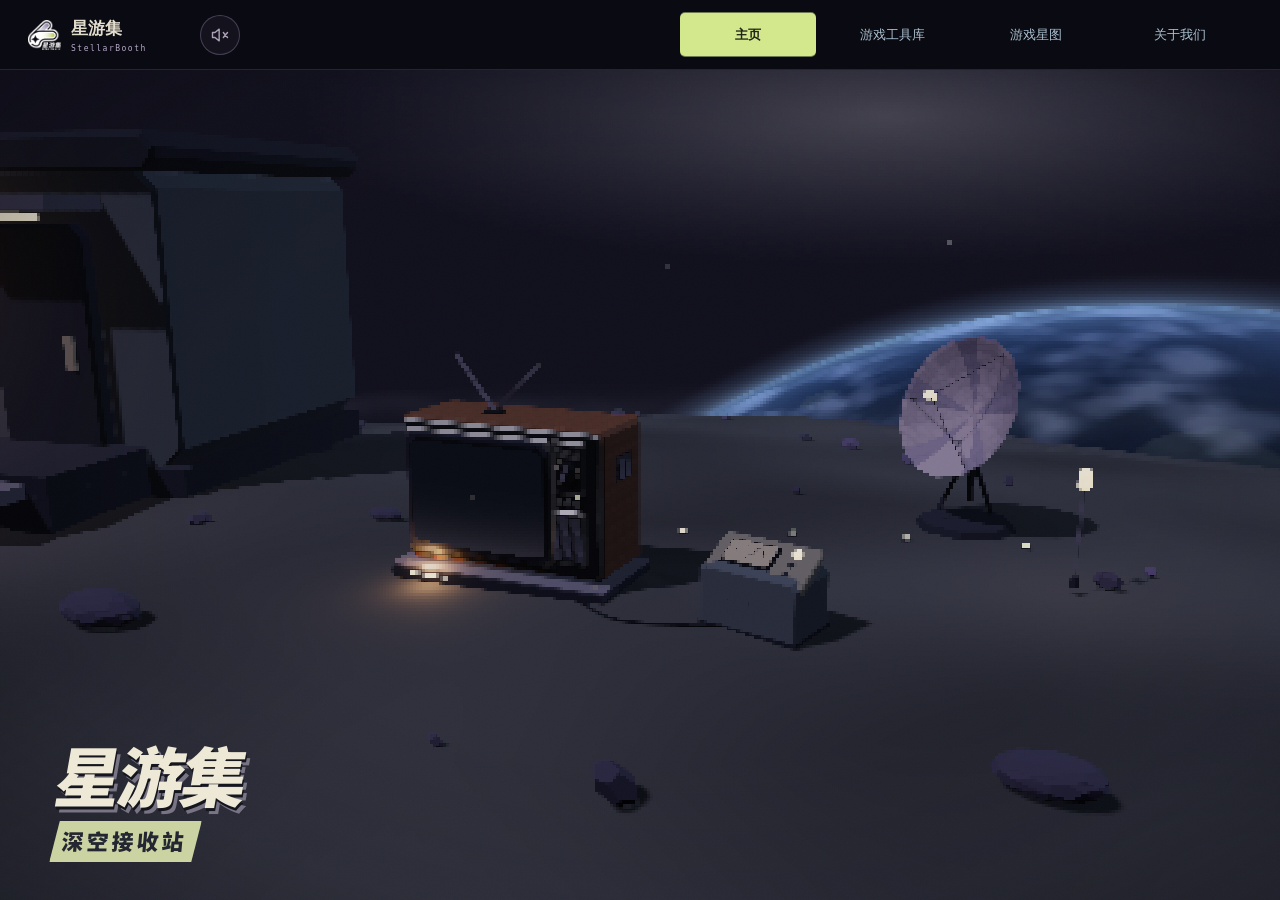
==== commit 471d9bdb: "Deploy deep-space station, continuous audio and topic tool library" ====
--- a/index.html
+++ b/index.html
@@ -1,95 +1,2 @@
 <!doctype html>
-<html lang="zh-CN">
-<head>
-  <meta charset="utf-8">
-  <meta name="viewport" content="width=device-width,initial-scale=1">
-  
-  <meta name="description" content="星游集，位于杭州良渚的游戏与内容创作者共创据点。以活动、空间、游戏实验工坊与行业连接，陪伴灵感长成作品。">
-  <title>星游集 StellarBooth · 独立游戏社区</title>
-  <link rel="stylesheet" href="./site-nav.css?v=2">
-
-  <link rel="stylesheet" href="./galaxy.css?v=retro5">
-  <link rel="stylesheet" href="./home-refined.css?v=1">
-  <link rel="stylesheet" href="./home-editorial.css?v=2">
-  <link rel="stylesheet" href="./home-galaxy.css?v=2">
-  <script src="./assets/vendor/three/three.min.js" defer></script>
-  <script src="./data/resources.js" defer></script>
-  <script src="./data/media.js?v=20260921-8" defer></script>
-  <script src="./particle-wake.js?v=2" defer></script><script src="./galaxy.js?v=power10" defer></script>
-  <script src="./home-contact.js?v=2" defer></script>
-<link rel="stylesheet" href="./community.css?v=1"><link rel="stylesheet" href="./site-motion.css?v=2">
-<script src="./entry-route.js"></script><script src="./data/events.js?v=1" defer></script><script src="./community.js?v=3" defer></script><link rel="stylesheet" href="./home-comic.css?v=4"><link rel="stylesheet" href="./home-game-ui.css?v=2"><link rel="stylesheet" href="./works-stage.css?v=1"><script src="./works-stage.js?v=1" defer></script><link rel="stylesheet" href="./home-scroll.css?v=1"><script src="./home-scroll.js?v=1" defer></script><link rel="stylesheet" href="./home-orbit.css?v=2"><link rel="stylesheet" href="./work-preview.css?v=1"><link rel="stylesheet" href="./home-crt.css?v=5"><script src="./home-crt.js?v=3" defer></script><link rel="stylesheet" href="./home-project.css?v=1"><script src="./data/link-reviews.js?v=1" defer></script><script src="./home-project.js?v=2" defer></script><link rel="stylesheet" href="./interface-polish.css?v=1"><link rel="stylesheet" href="./collection.css?v=1"><script src="./collection-store.js?v=1" defer></script><script src="./collection-ui.js?v=1" defer></script></head>
-<body data-site-page="home">
-  <a class="skip-link" href="#main">跳到正文</a>
-  <script src="./site-nav.js?v=6"></script>
-<a class="home-masthead" href="./index.html" aria-label="星游集 StellarBooth 主页"><img src="./assets/home/stellarbooth-rabbit.png" alt="" width="604" height="560"><span>星游集 <small>StellarBooth</small></span></a>
-  <main id="main">
-    <div class="television-shell"><section class="galaxy-hero tv-off" data-power="off" aria-label="StellarBooth 项目银河"><div class="screen-content" inert>
-      <canvas id="projectGalaxy" aria-hidden="true"></canvas>
-      <div class="galaxy-brand">
-        <div class="title-overline">INDEPENDENT GAMES · HANGZHOU</div><h1 class="game-title" aria-label="星游集"><span aria-hidden="true">星</span><span aria-hidden="true">游</span><span aria-hidden="true">集</span></h1><div class="game-title-en">StellarBooth</div>
-        <p class="galaxy-intro">独立游戏 · 开发者 · 玩家</p>
-        <div class="galaxy-actions"><a class="quiet-link" href="#works">逛逛作品 <span aria-hidden="true">↗</span></a><a class="galaxy-about" href="#events">看看活动 <span aria-hidden="true">↓</span></a></div>
-      </div>
-      <div class="galaxy-stars" role="group" aria-label="选择一个登记项目"></div>
-      <aside id="galaxyCard" class="galaxy-card" aria-label="所选项目" hidden><button type="button" class="close-star" aria-label="关闭项目预览">×</button><h2></h2><div class="star-team"></div><img hidden alt=""><p class="star-stage"></p><p class="star-description"></p><a href="./map.html">查看完整项目档案 ↗</a></aside>
-      <div class="galaxy-bottom"><div class="galaxy-caption"><strong id="galaxyCount">项目银河</strong><span id="galaxyHint">点击星星，查看作品</span></div><div class="galaxy-controls"><select id="galaxyPicker" aria-label="按名称选择项目"><option value="">探索一个项目</option></select><button id="galaxyMotion" class="screen-tool" type="button" aria-label="暂停漫游" aria-pressed="true" title="暂停漫游"><svg viewBox="0 0 24 24" aria-hidden="true"><g class="icon-pause"><path d="M8 5v14M16 5v14"/></g><path class="icon-play" d="m8 5 11 7-11 7Z"/></svg><span class="motion-label">暂停漫游</span></button><button id="crtToggle" class="screen-tool" type="button" aria-pressed="true" aria-label="CRT 滤镜" title="关闭 CRT 滤镜"><svg viewBox="0 0 24 24" aria-hidden="true"><rect x="3" y="4" width="18" height="14" rx="3"/><path d="M8 21h8M8 8h8M8 11h8M8 14h5"/></svg><span>CRT</span></button><a href="#about">向下逛 ↓</a></div></div>
-      </div><div class="crt-glass" aria-hidden="true"></div><div class="tv-power-flash" aria-hidden="true"></div><div class="tv-power-gate"><button id="tvPower" type="button" aria-label="打开电视" title="打开电视"><svg viewBox="0 0 32 32" aria-hidden="true"><path d="M16 3v13M8 7a12 12 0 1 0 16 0"/></svg></button></div><noscript><p>请启用 JavaScript 开启项目银河，或向下浏览作品。</p></noscript>
-    </section>
-    <span class="tv-speaker" aria-hidden="true"></span></div>
-    <section class="shell community-section" id="works"><div class="community-heading"><div><span class="community-kicker">WORLDS IN THE MAKING</span><h2>大家在做什么游戏？</h2><p>独立开发、小队创作。点开看看，也许就有你想玩的。</p></div><a href="map.html?view=gallery">浏览全部作品 ↗</a></div><div id="featuredWorks" class="community-grid"></div></section>
-    <section class="shell community-section" id="events"><div class="community-heading"><div><span class="community-kicker">MEET · PLAY · CREATE</span><h2>最近有什么局？</h2><p>主题分享、作品试玩与创作交流，确认后的活动将在这里更新。</p></div><a href="#contact">活动咨询 ↗</a></div><div id="eventList" class="event-list"></div><section id="pastEventsSection" hidden><h3>往期活动</h3><div id="pastEvents" class="event-list"></div></section><div class="participate-strip" id="participation"><div><h3>在做游戏？把作品放上来。</h3><p>提交新项目，或更新已有团队档案。由运营核对后手动整理。</p></div><div class="community-actions"><a class="community-button" href="intake.html">提交作品 / 资料纠错 ↗</a></div></div></section>
-
-    <div class="scroll-ribbon" aria-hidden="true"><div class="scroll-ribbon-track">PLAY / CREATE / MEET <span>✳</span> STELLARBOOTH <span>✳</span> PLAY / CREATE / MEET <span>✳</span> STELLARBOOTH <span>✳</span></div></div>
-    <header class="brand-hero shell" id="about">
-      <div class="hero-copy">
-
-        <h2 class="hero-title">一起做游戏，<br>也一起过日常。</h2>
-        <p class="hero-description">星游集在良渚，为独立开发者和小团队提供共创空间。平时一起做项目，周末聊游戏、试作品，也为刚起步的创作者组织开发工坊。</p>
-        <a class="quiet-link" href="#services">我们在做什么 <span aria-hidden="true">↓</span></a>
-      </div>
-      <figure class="hero-scene">
-        <img src="./assets/home/community.webp" alt="星游集活动现场，创作者围坐交流" width="1400" height="933" fetchpriority="high">
-        <figcaption>星游集活动现场</figcaption>
-      </figure>
-    </header>
-    <section class="services-section" id="services" aria-labelledby="services-title"><div class="shell section">
-      <div class="section-heading"><h2 id="services-title">我们在做什么</h2></div>
-      <div class="service-list">
-        <article class="service-row"><span class="service-number">01 /</span><div class="service-title"><h3>创作者活动</h3></div><div class="service-copy"><p>主题分享、游戏下午茶、Demo 展示。带着作品或问题来，和同行交换经验。</p></div><a href="#events" aria-label="查看近期活动">活动交流 <span aria-hidden="true">↗</span></a></article>
-        <article class="service-row"><span class="service-number">02 /</span><div class="service-title"><h3>自由共创空间</h3></div><div class="service-copy"><p>面向个人开发者与小团队，提供灵活工位，以及试玩、分享和小型发布的场地。</p></div><a href="#space" aria-label="了解自由共创空间">走进空间 <span aria-hidden="true">↗</span></a></article>
-        <article class="service-row"><span class="service-number">03 /</span><div class="service-title"><h3>游戏实验工坊</h3></div><div class="service-copy"><p>从选题到可玩的原型，在导师指导下完成小体量项目，通过试玩反馈持续修改。</p></div><a href="#contact" aria-label="咨询游戏实验工坊">工坊咨询 <span aria-hidden="true">↗</span></a></article>
-        <article class="service-row"><span class="service-number">04 /</span><div class="service-title"><h3>找发行，找伙伴</h3></div><div class="service-copy"><p>围绕作品展示、辅助发行与高校合作，为项目寻找合适的资源和合作伙伴。</p></div><a href="#contact" aria-label="洽谈项目与行业合作">聊聊合作 <span aria-hidden="true">↗</span></a></article>
-      </div>
-    </div></section>
-
-    <section class="space-section shell section" id="space" aria-labelledby="space-title">
-      <div class="space-layout"><figure class="space-photo"><img src="./assets/home/space.webp" alt="星游集共创空间的沙发与交流区" width="900" height="600" loading="lazy"><figcaption>杭州良渚数字文化社区 · 星游集</figcaption></figure><div class="space-copy"><h2 id="space-title">线下据点：良渚</h2><p>可以安静开发，也可以约人试玩。工作之外，有沙发、游戏机和设计书籍。来之前，和我们约个时间。</p><a class="quiet-link" href="#contact">预约来访 <span aria-hidden="true">↗</span></a></div></div>
-      <div class="moments"><figure><img src="./assets/home/conversation.webp" alt="创作者在星游集现场分享制作经验" width="900" height="600" loading="lazy"><figcaption>现场交流</figcaption></figure><figure><img src="./assets/home/demo.webp" alt="开发者展示游戏作品，与现场伙伴交流" width="900" height="600" loading="lazy"><figcaption>作品试玩</figcaption></figure></div>
-    </section>
-    <section class="partners-section" id="partners" aria-labelledby="partners-title"><div class="shell section">
-      <div class="section-heading"><h2 id="partners-title">合作伙伴</h2></div>
-      <div class="partner-grid">
-        <figure class="partner"><div class="partner-mark"><img src="./assets/home/partner-mahayu.png" alt="马哈鱼" width="356" height="126" loading="lazy"></div><figcaption>马哈鱼</figcaption></figure>
-        <figure class="partner"><div class="partner-mark"><img src="./assets/home/partner-erabit.png" alt="ERABIT" width="800" height="800" loading="lazy"></div><figcaption>ERABIT</figcaption></figure>
-        <figure class="partner"><div class="partner-mark"><img src="./assets/home/partner-xunyou.png" alt="寻游" width="1366" height="470" loading="lazy"></div><figcaption>寻游</figcaption></figure>
-        <figure class="partner partner-community"><div class="partner-mark"><img src="./assets/home/partner-liangzhu.jpg" alt="国家对外文化贸易基地（杭州）、中国（良渚）数字文化社区" width="6044" height="1280" loading="lazy"></div><figcaption>中国（良渚）数字文化社区</figcaption></figure>
-        <figure class="partner"><div class="partner-mark partner-name"><span>赛博利亚</span></div><figcaption>赛博利亚</figcaption></figure>
-        <a class="partner partner-open" href="#contact"><div class="partner-mark"><span>更多伙伴，陆续加入</span></div><span class="partner-open-caption">合作联系 ↗</span></a>
-      </div>
-    </div></section>
-    <section class="contact-section shell section" id="contact" aria-labelledby="contact-title">
-      <div class="section-heading"><h2 id="contact-title">来，碰个头。</h2></div>
-      <div class="contact-layout"><div class="visit-details"><address>杭州良渚数字文化社区<br><strong>4 幢 3 层 · 星游集</strong></address><p>活动、来访与合作，请联系微信。</p><button class="quiet-link copy-address" type="button">复制来访地址 <span aria-hidden="true">↗</span></button><span class="copy-status" role="status" aria-live="polite"></span></div>
-      <div class="contact-channels">
-        <a class="contact-channel" href="./assets/home/contact-wechat.png" target="_blank" rel="noopener"><img src="./assets/home/contact-wechat.png" alt="微信咨询二维码，点击查看大图" width="424" height="424" loading="lazy"><h3>微信咨询</h3></a>
-        <a class="contact-channel" href="./assets/home/contact-official.jpg" target="_blank" rel="noopener"><img src="./assets/home/contact-official.jpg" alt="星游集公众号二维码，点击查看大图" width="258" height="258" loading="lazy"><h3>微信公众号</h3></a>
-        <a class="contact-channel" href="./assets/home/contact-xiaohongshu.png" target="_blank" rel="noopener"><img src="./assets/home/contact-xiaohongshu.png" alt="宣讲稿提供的小红书渠道二维码，点击查看大图" width="302" height="302" loading="lazy"><h3>小红书</h3></a>
-        <a class="contact-channel" href="./assets/home/contact-workshop.png" target="_blank" rel="noopener"><img src="./assets/home/contact-workshop.png" alt="游戏实验工坊报名二维码，点击查看大图" width="400" height="400" loading="lazy"><h3>工坊报名</h3></a>
-      </div></div>
-    </section>
-    <aside class="digital-corner shell" aria-label="线上探索"><p>线上探索</p><div><a href="./map.html">游戏星图 <span aria-hidden="true">↗</span></a><span class="coming-soon">游戏工具库 <small>筹备中</small></span></div></aside>
-  </main>
-  <footer class="site-footer shell"><div class="footer-main"><a class="footer-brand" href="./index.html"><img src="./assets/home/stellarbooth-rabbit.png" alt="" width="604" height="560"><span>星游集<small>StellarBooth</small></span></a><a href="#main" class="back-top">回到页首 ↑</a></div><div class="footer-bottom"><span>杭州星涂游文化科技有限公司</span><span>杭州 · 良渚</span><small>作品资料由团队登记提供</small></div></footer>
-</body>
-</html>
+<html lang="zh-CN"><head><meta charset="utf-8"><meta name="viewport" content="width=device-width,initial-scale=1"><title>星游集 StellarBooth</title><style>html,body{margin:0;width:100%;height:100%;overflow:hidden;background:#101019}#siteContent{display:block;border:0;width:100%;height:100dvh}</style><script src="site-routes.js"></script><script src="site-shell.js" defer></script><script src="station-audio.js?v=6" defer></script><link rel="stylesheet" href="site-nav.css"><link rel="stylesheet" href="site-motion.css"><link rel="stylesheet" href="shell-nav.css?v=1"><script src="site-nav.js?v=14" defer></script><script src="shell-nav.js?v=1" defer></script></head><body data-site-shell="true" data-site-page="home"><iframe id="siteContent" title="星游集网站内容" allow="autoplay; fullscreen"></iframe><noscript>请开启 JavaScript，或<a href="map.html">浏览地图</a>。</noscript></body></html>
--- a/site-motion.css
+++ b/site-motion.css
@@ -28,5 +28,11 @@
 @supports not (view-transition-name:site-navigation){body[data-site-page]>main,body[data-site-page]>.app-shell{animation:site-in .35s ease both}}
 @media(max-width:640px){:root{--site-nav-height:60px}body[data-site-page]>.global-site-nav{grid-template-columns:repeat(4,minmax(0,1fr));justify-content:stretch;padding:6px;gap:3px}body[data-site-page]>.global-site-nav>a,body[data-site-page]>.global-site-nav>span{font-size:11px;height:46px;min-height:46px;padding:4px;flex-direction:column;gap:3px}body[data-site-page]>.global-site-nav small{font-size:8px;padding:0 3px}body[data-site-page=aquarium] .world-intro{top:137px}}
 @media(prefers-reduced-motion:reduce){@view-transition{navigation:none}::view-transition-group(*),::view-transition-old(*),::view-transition-new(*){animation:none!important}body[data-site-page] *,body[data-site-page] *:before,body[data-site-page] *:after{animation:none!important;transition:none!important}html{scroll-behavior:auto}}
+/* Shared navigation keeps the same slots on the station and content pages. */
+body[data-site-page]>.global-site-nav>.site-brand{position:absolute;left:28px;top:0;height:var(--site-nav-height);width:auto;display:flex;align-items:center;justify-content:flex-start;gap:10px;padding:0;border:0;background:none;box-shadow:none;color:#e3ddce;font-size:17px;font-weight:650}
+.site-brand img{width:33px;height:33px;object-fit:contain}.site-brand span{display:block}.site-brand small{display:block!important;border:0!important;padding:0!important;font:8px monospace!important;letter-spacing:1.5px;color:#b8a9ca!important;margin-top:4px}
+@media(max-width:850px){body[data-site-page]>.global-site-nav{grid-template-columns:repeat(4,minmax(0,1fr));padding-left:12px;padding-right:12px}body[data-site-page]>.global-site-nav>.site-brand{display:none}}
+/* Keep navigation responsive while page content cross-fades. */
+::view-transition{pointer-events:none}::view-transition-new(root){animation-duration:.28s}::view-transition-old(root){animation-duration:.16s}::view-transition-group(nav-tools),::view-transition-group(nav-about){animation-duration:.28s}
 
 @media(max-width:640px){body[data-site-page]>.global-site-nav{grid-template-columns:repeat(3,minmax(0,1fr))}}
--- a/shell-nav.css
+++ b/shell-nav.css
@@ -0,0 +1 @@
+body[data-site-shell]{padding-top:var(--site-nav-height)!important;box-sizing:border-box}body[data-site-shell] #siteContent{height:calc(100dvh - var(--site-nav-height))}body[data-site-shell]>.global-site-nav{isolation:isolate}body[data-site-shell]>.global-site-nav a[data-nav-key]{position:relative;z-index:1;background:transparent!important;box-shadow:none!important;transition:color .25s}body[data-site-shell]>.global-site-nav a[aria-current=page]{color:#202619}.nav-slider{position:absolute;left:0;top:0;width:0;height:44px;background:#d3e88c;border-radius:5px;pointer-events:none;z-index:0;transition:transform .38s cubic-bezier(.22,.8,.22,1),width .38s cubic-bezier(.22,.8,.22,1);will-change:transform}body[data-site-shell]>.global-site-nav>.nav-slider{display:block;padding:0;border:0;min-height:0}.nav-slider.no-motion{transition:none}@media(max-width:850px){body[data-site-shell]>.global-site-nav{padding-right:64px}}@media(prefers-reduced-motion:reduce){.nav-slider{transition:none}}
